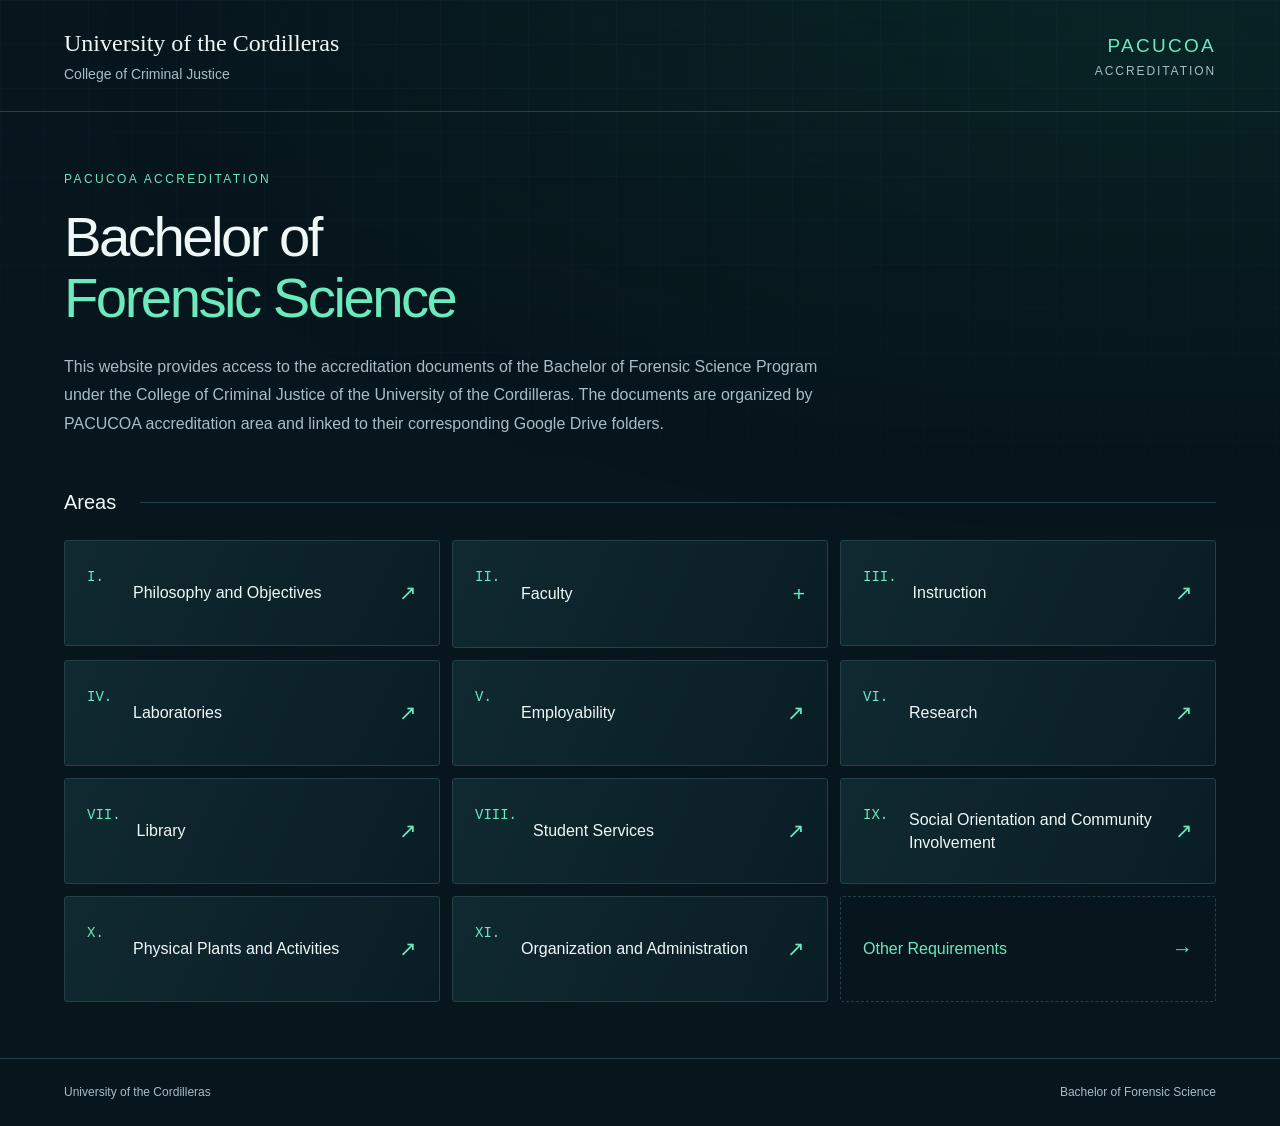
==== index.html @ 93406927 "Add files via upload" ====
<!doctype html><html lang="en"><head><meta charset="utf-8"><meta name="viewport" content="width=device-width, initial-scale=1"><title>Bachelor of Forensic Science | PACUCOA</title><meta name="description" content="PACUCOA accreditation documents for the Bachelor of Forensic Science Program, College of Criminal Justice, University of the Cordilleras."><link rel="icon" type="image/svg+xml" href="data:image/svg+xml,%3Csvg xmlns='http://www.w3.org/2000/svg' viewBox='0 0 32 32'%3E%3Crect width='32' height='32' rx='8' fill='%230a2327'/%3E%3Cpath d='M10 24V8h13M10 15h10' stroke='%235de5b4' stroke-width='3' fill='none'/%3E%3C/svg%3E"><link rel="stylesheet" href="styles.css"></head><body><header class="masthead"><a href="index.html" class="institution">University of the Cordilleras<span>College of Criminal Justice</span></a><div class="accreditation">PACUCOA<span>ACCREDITATION</span></div></header><main><section class="intro"><div class="intro-copy"><p class="eyebrow">PACUCOA ACCREDITATION</p><h1>Bachelor of<br><span>Forensic Science</span></h1><p class="description">This website provides access to the accreditation documents of the Bachelor of Forensic Science Program under the College of Criminal Justice of the University of the Cordilleras. The documents are organized by PACUCOA accreditation area and linked to their corresponding Google Drive folders.</p></div><div class="gallery" hidden aria-roledescription="carousel" aria-label="Forensic Science photographs"><div class="slides"></div><div class="gallery-controls"><button type="button" id="prev" aria-label="Previous photograph">←</button><span id="counter" aria-live="off"></span><button type="button" id="pause" aria-label="Pause slideshow">Ⅱ</button><button type="button" id="next" aria-label="Next photograph">→</button></div></div></section><section class="areas" aria-labelledby="areas-heading"><div class="section-heading"><h2 id="areas-heading">Areas</h2><span class="rule"></span></div><div class="area-grid"><a class="area" href="https://drive.google.com/drive/folders/1kKwGcC-5B6REB4LoaYxjLMPZZx3E_pHQ" target="_blank" rel="noopener noreferrer"><span class="number">I.</span><span>Philosophy and Objectives</span><span class="arrow" aria-hidden="true">↗</span></a><details class="faculty"><summary><span class="number">II.</span><span>Faculty</span><span class="chevron" aria-hidden="true">+</span></summary><div class="faculty-links"><a class="" href="https://drive.google.com/drive/folders/1-ChPZwt885qvB_VY8wixwsfvRQR7hq9i" target="_blank" rel="noopener noreferrer">Academic Qualification<span class="arrow" aria-hidden="true">↗</span></a><a class="" href="https://drive.google.com/drive/folders/142GKWBX4dXC4EEKZv7KN4w794cWxQSB2" target="_blank" rel="noopener noreferrer">Community Involvement<span class="arrow" aria-hidden="true">↗</span></a><a class="" href="https://drive.google.com/drive/folders/1fKE0SPPiIuWjfOX_pwrC0cEIEkfUOeup" target="_blank" rel="noopener noreferrer">Desired Outcomes and Suggested Evidence<span class="arrow" aria-hidden="true">↗</span></a><a class="" href="https://drive.google.com/drive/folders/1Ay5u_84ukCKyAc4fXmE4P5adCcdtU0Nr" target="_blank" rel="noopener noreferrer">Faculty Development<span class="arrow" aria-hidden="true">↗</span></a><a class="" href="https://drive.google.com/drive/folders/1HWo1hkFIbdyMplKR_yvTh4dPS_vNahPO" target="_blank" rel="noopener noreferrer">Professional Performance<span class="arrow" aria-hidden="true">↗</span></a><a class="" href="https://drive.google.com/drive/folders/1rVAJhBq_7uGkY7lmEnPj6itxrOZyBvgb" target="_blank" rel="noopener noreferrer">Rank, Tenure, Remuneration, and Fringe Benefits<span class="arrow" aria-hidden="true">↗</span></a><a class="" href="https://drive.google.com/drive/folders/1VWUMxnRwf2x5TxlAGYPoNlBjO5CsrQZ_" target="_blank" rel="noopener noreferrer">Teaching Assignment<span class="arrow" aria-hidden="true">↗</span></a></div></details><a class="area" href="https://drive.google.com/drive/folders/1QXVIItSgYWip2CFm4aCSuvy_9nXcozSk" target="_blank" rel="noopener noreferrer"><span class="number">III.</span><span>Instruction</span><span class="arrow" aria-hidden="true">↗</span></a><a class="area" href="https://drive.google.com/drive/folders/1NdVzhNR0BWTgoQgTdDupgI4bKI90FB-G" target="_blank" rel="noopener noreferrer"><span class="number">IV.</span><span>Laboratories</span><span class="arrow" aria-hidden="true">↗</span></a><a class="area" href="https://drive.google.com/drive/folders/1Xl7xSFQWt2CUpMivOa_8-OOM4C769ueN" target="_blank" rel="noopener noreferrer"><span class="number">V.</span><span>Employability</span><span class="arrow" aria-hidden="true">↗</span></a><a class="area" href="https://drive.google.com/drive/folders/1LlXc7vHFv22FuLsHIOUkj178nd2TCDqL" target="_blank" rel="noopener noreferrer"><span class="number">VI.</span><span>Research</span><span class="arrow" aria-hidden="true">↗</span></a><a class="area" href="https://drive.google.com/drive/folders/11i-4QNZPXgaYv-f49md17dU8opSpyFtD" target="_blank" rel="noopener noreferrer"><span class="number">VII.</span><span>Library</span><span class="arrow" aria-hidden="true">↗</span></a><a class="area" href="https://drive.google.com/drive/folders/1ejZ1vILky-HjHn4Wd0EMZ13J3h1T41Bx" target="_blank" rel="noopener noreferrer"><span class="number">VIII.</span><span>Student Services</span><span class="arrow" aria-hidden="true">↗</span></a><a class="area" href="https://drive.google.com/drive/folders/1eTS3R-bgia_B653Fj993m6rtpLHycY2J" target="_blank" rel="noopener noreferrer"><span class="number">IX.</span><span>Social Orientation and Community Involvement</span><span class="arrow" aria-hidden="true">↗</span></a><a class="area" href="https://drive.google.com/drive/folders/1tkxky1F37wzQUY0rflVGexFcL3TP04ZH" target="_blank" rel="noopener noreferrer"><span class="number">X.</span><span>Physical Plants and Activities</span><span class="arrow" aria-hidden="true">↗</span></a><a class="area" href="https://drive.google.com/drive/folders/1xD9hyUtJIA7eDljj1-EQPjvwqZBM1cv-" target="_blank" rel="noopener noreferrer"><span class="number">XI.</span><span>Organization and Administration</span><span class="arrow" aria-hidden="true">↗</span></a><a class="area other" href="other.htm"><span>Other Requirements</span><span class="arrow" aria-hidden="true">→</span></a></div></section></main><footer>University of the Cordilleras<span>Bachelor of Forensic Science</span></footer><script src="script.js" defer></script></body></html>
---- styles.css ----
:root{color-scheme:dark;--bg:#07151c;--panel:#0c2028;--line:#25404a;--text:#eff8f7;--muted:#a8bdc5;--accent:#6ce9bd}*{box-sizing:border-box}body{margin:0;background:var(--bg);color:var(--text);font-family:Arial,Helvetica,sans-serif;line-height:1.55}body:before{content:"";position:absolute;inset:0 0 auto;height:610px;z-index:-1;background:radial-gradient(ellipse at 90% 10%,#10634935,transparent 65%),linear-gradient(#30546116 1px,transparent 1px),linear-gradient(90deg,#30546116 1px,transparent 1px);background-size:auto,44px 44px,44px 44px;mask-image:linear-gradient(black,transparent)}a{color:inherit;text-decoration:none}button{font:inherit}a:focus-visible,button:focus-visible,summary:focus-visible{outline:3px solid var(--accent);outline-offset:5px}header,main,footer{max-width:1360px;margin:auto;padding-left:64px;padding-right:64px}.masthead{display:flex;justify-content:space-between;align-items:center;gap:28px;padding-top:28px;padding-bottom:28px;border-bottom:1px solid var(--line)}.institution{font-family:Georgia,serif;font-size:24px;line-height:1.3}.institution span{display:block;font-family:Arial,sans-serif;font-size:14px;color:var(--muted);margin-top:6px}.accreditation{font-size:19px;letter-spacing:.12em;text-align:right;color:var(--accent)}.accreditation span{display:block;font-size:12px;color:var(--muted);letter-spacing:.16em;margin-top:2px}.intro{display:flex;align-items:center;gap:52px;padding:58px 0 48px}.intro-copy{flex:1;min-width:0}.eyebrow{font-size:12px;letter-spacing:.2em;color:var(--accent);margin:0 0 18px}h1{font-size:clamp(36px,4.4vw,62px);font-weight:500;line-height:1.08;letter-spacing:-.045em;margin:0 0 24px}h1 span{color:var(--accent)}.description{color:var(--muted);font-size:16px;line-height:1.8;max-width:780px;margin:0}.gallery{flex:1;min-width:0;position:relative;border:1px solid var(--line);padding:8px;background:var(--panel)}[hidden]{display:none!important}.slides{aspect-ratio:4/3;position:relative;overflow:hidden}.slides img{display:block;width:100%;height:100%;object-fit:contain;background:#051015}.gallery-controls{display:flex;align-items:center;justify-content:flex-end;gap:12px;padding:12px 4px 4px}.gallery-controls button{background:transparent;border:1px solid var(--line);color:var(--text);width:40px;height:40px;cursor:pointer}.gallery-controls button:hover{color:var(--accent);border-color:var(--accent)}#counter{font:14px monospace;margin-right:auto;padding-left:8px;color:var(--muted)}.section-heading{display:flex;align-items:center;gap:24px;margin:0 0 22px}h2{font-size:20px;font-weight:500;margin:0}.rule{height:1px;background:var(--line);flex:1}.area-grid{display:grid;grid-template-columns:repeat(3,minmax(0,1fr));gap:12px;align-items:start}.area,summary{display:flex;align-items:center;gap:16px;min-height:106px;padding:23px 22px;font-size:16px;line-height:1.45}.area,.faculty{background:linear-gradient(115deg,#102930,#0a1d25);border:1px solid var(--line);border-radius:3px;transition:border-color .18s,background .18s}.area:hover,.faculty:hover{border-color:#5ab698;background:#13332f}.number{font-family:monospace;font-size:14px;color:var(--accent);min-width:30px;align-self:flex-start;padding-top:3px}.arrow,.chevron{font-size:21px;color:var(--accent);margin-left:auto;flex-shrink:0}summary{cursor:pointer;list-style:none}summary::-webkit-details-marker{display:none}.faculty[open]{grid-row:span 4;border-color:#5ab698}.faculty[open] .chevron{transform:rotate(45deg)}.faculty-links{padding:0 20px 14px}.faculty-links a{display:flex;gap:12px;align-items:center;padding:15px 0;border-top:1px solid var(--line);font-size:14px;color:#c9dedf}.faculty-links a:hover{color:var(--accent)}.other{border-style:dashed;background:transparent;color:var(--accent)}.areas{padding-bottom:56px}footer{border-top:1px solid var(--line);display:flex;justify-content:space-between;gap:16px;padding-top:24px;padding-bottom:24px;color:var(--muted);font-size:12px}.other-page{min-height:70vh;padding-top:60px;padding-bottom:60px}.back{display:inline-flex;align-items:center;justify-content:center;width:44px;height:44px;border:1px solid var(--line);margin-bottom:36px;color:var(--accent)}@media(min-width:1100px){.intro:has(.gallery:not([hidden])) h1{font-size:52px}}@media(max-width:1000px){header,main,footer{padding-left:32px;padding-right:32px}.area-grid{grid-template-columns:repeat(2,minmax(0,1fr))}.intro{gap:28px}.intro:has(.gallery:not([hidden])){align-items:flex-start;flex-direction:column}.gallery{width:100%}.slides{aspect-ratio:16/9}}@media(max-width:600px){header,main,footer{padding-left:20px;padding-right:20px}.masthead{align-items:flex-start;gap:16px}.institution{font-size:19px}.institution span{font-size:12px;max-width:180px}.accreditation{font-size:14px}.accreditation span{font-size:10px}.intro{padding:38px 0}.area-grid{grid-template-columns:1fr}.area,summary{min-height:84px;padding:20px}.faculty[open]{grid-row:auto}h1{font-size:40px}footer{flex-direction:column;gap:4px}}@media(prefers-reduced-motion:reduce){*{transition:none!important;scroll-behavior:auto!important}}
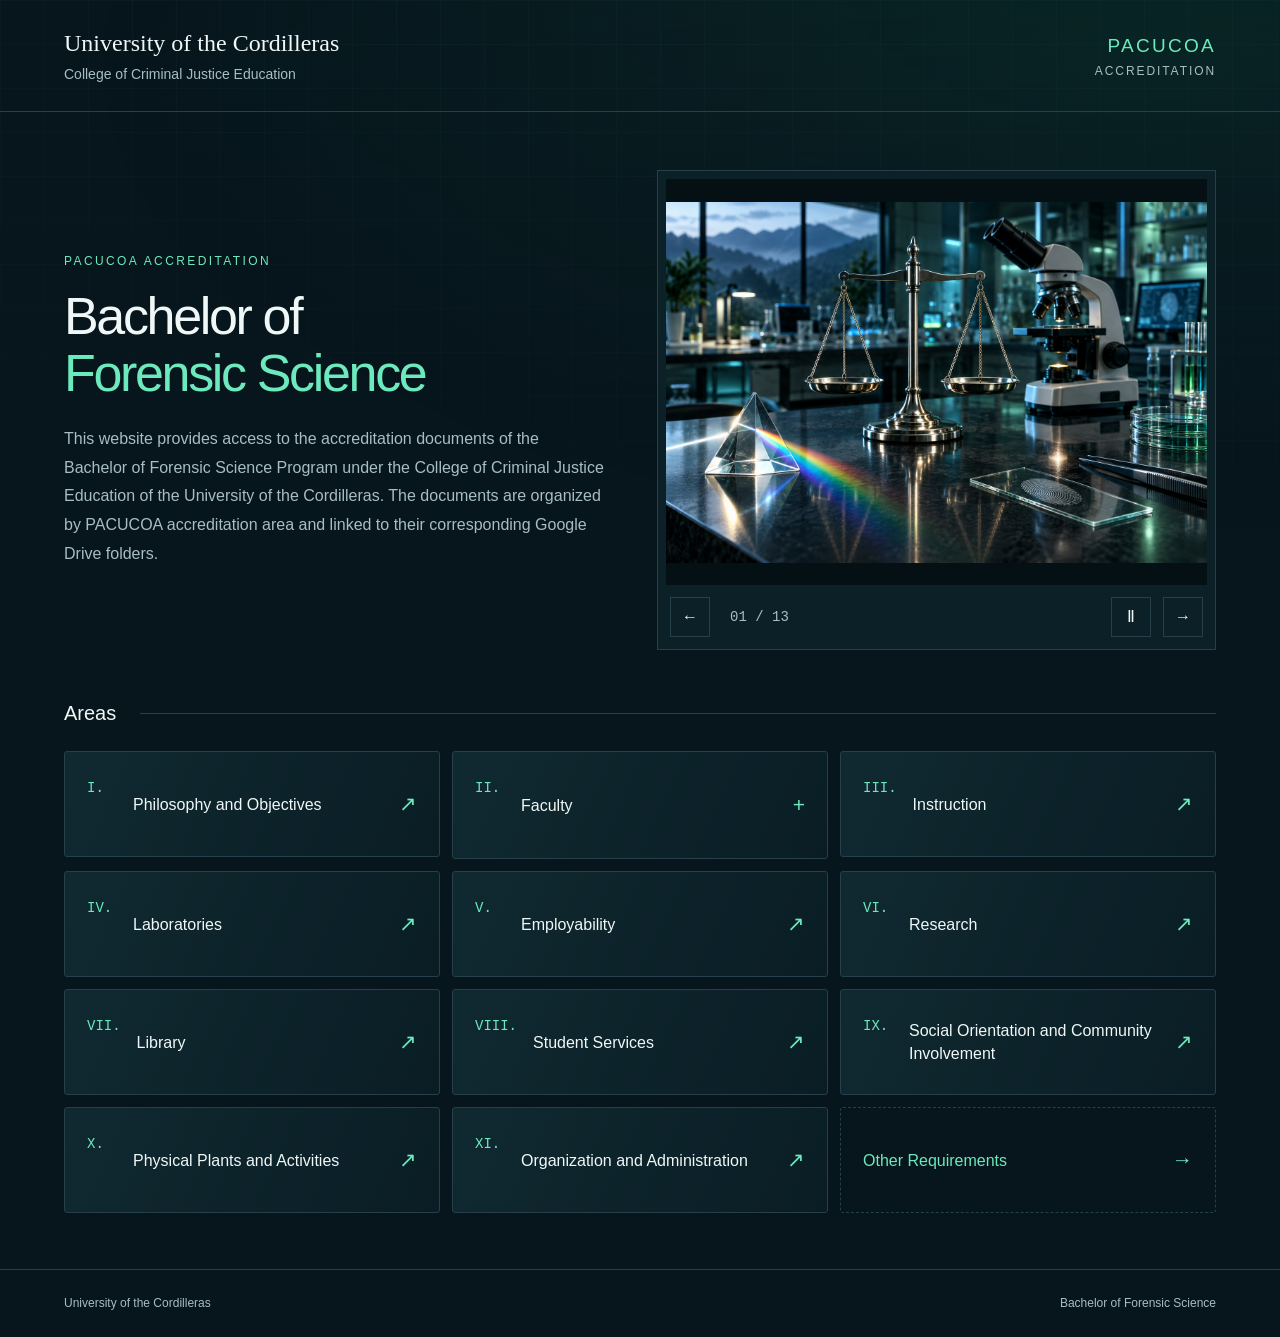
==== commit c12da018: "Update index.html" ====
--- a/index.html
+++ b/index.html
@@ -1 +1,312 @@
-<!doctype html><html lang="en"><head><meta charset="utf-8"><meta name="viewport" content="width=device-width, initial-scale=1"><title>Bachelor of Forensic Science | PACUCOA</title><meta name="description" content="PACUCOA accreditation documents for the Bachelor of Forensic Science Program, College of Criminal Justice, University of the Cordilleras."><link rel="icon" type="image/svg+xml" href="data:image/svg+xml,%3Csvg xmlns='http://www.w3.org/2000/svg' viewBox='0 0 32 32'%3E%3Crect width='32' height='32' rx='8' fill='%230a2327'/%3E%3Cpath d='M10 24V8h13M10 15h10' stroke='%235de5b4' stroke-width='3' fill='none'/%3E%3C/svg%3E"><link rel="stylesheet" href="styles.css"></head><body><header class="masthead"><a href="index.html" class="institution">University of the Cordilleras<span>College of Criminal Justice</span></a><div class="accreditation">PACUCOA<span>ACCREDITATION</span></div></header><main><section class="intro"><div class="intro-copy"><p class="eyebrow">PACUCOA ACCREDITATION</p><h1>Bachelor of<br><span>Forensic Science</span></h1><p class="description">This website provides access to the accreditation documents of the Bachelor of Forensic Science Program under the College of Criminal Justice of the University of the Cordilleras. The documents are organized by PACUCOA accreditation area and linked to their corresponding Google Drive folders.</p></div><div class="gallery" hidden aria-roledescription="carousel" aria-label="Forensic Science photographs"><div class="slides"></div><div class="gallery-controls"><button type="button" id="prev" aria-label="Previous photograph">←</button><span id="counter" aria-live="off"></span><button type="button" id="pause" aria-label="Pause slideshow">Ⅱ</button><button type="button" id="next" aria-label="Next photograph">→</button></div></div></section><section class="areas" aria-labelledby="areas-heading"><div class="section-heading"><h2 id="areas-heading">Areas</h2><span class="rule"></span></div><div class="area-grid"><a class="area" href="https://drive.google.com/drive/folders/1kKwGcC-5B6REB4LoaYxjLMPZZx3E_pHQ" target="_blank" rel="noopener noreferrer"><span class="number">I.</span><span>Philosophy and Objectives</span><span class="arrow" aria-hidden="true">↗</span></a><details class="faculty"><summary><span class="number">II.</span><span>Faculty</span><span class="chevron" aria-hidden="true">+</span></summary><div class="faculty-links"><a class="" href="https://drive.google.com/drive/folders/1-ChPZwt885qvB_VY8wixwsfvRQR7hq9i" target="_blank" rel="noopener noreferrer">Academic Qualification<span class="arrow" aria-hidden="true">↗</span></a><a class="" href="https://drive.google.com/drive/folders/142GKWBX4dXC4EEKZv7KN4w794cWxQSB2" target="_blank" rel="noopener noreferrer">Community Involvement<span class="arrow" aria-hidden="true">↗</span></a><a class="" href="https://drive.google.com/drive/folders/1fKE0SPPiIuWjfOX_pwrC0cEIEkfUOeup" target="_blank" rel="noopener noreferrer">Desired Outcomes and Suggested Evidence<span class="arrow" aria-hidden="true">↗</span></a><a class="" href="https://drive.google.com/drive/folders/1Ay5u_84ukCKyAc4fXmE4P5adCcdtU0Nr" target="_blank" rel="noopener noreferrer">Faculty Development<span class="arrow" aria-hidden="true">↗</span></a><a class="" href="https://drive.google.com/drive/folders/1HWo1hkFIbdyMplKR_yvTh4dPS_vNahPO" target="_blank" rel="noopener noreferrer">Professional Performance<span class="arrow" aria-hidden="true">↗</span></a><a class="" href="https://drive.google.com/drive/folders/1rVAJhBq_7uGkY7lmEnPj6itxrOZyBvgb" target="_blank" rel="noopener noreferrer">Rank, Tenure, Remuneration, and Fringe Benefits<span class="arrow" aria-hidden="true">↗</span></a><a class="" href="https://drive.google.com/drive/folders/1VWUMxnRwf2x5TxlAGYPoNlBjO5CsrQZ_" target="_blank" rel="noopener noreferrer">Teaching Assignment<span class="arrow" aria-hidden="true">↗</span></a></div></details><a class="area" href="https://drive.google.com/drive/folders/1QXVIItSgYWip2CFm4aCSuvy_9nXcozSk" target="_blank" rel="noopener noreferrer"><span class="number">III.</span><span>Instruction</span><span class="arrow" aria-hidden="true">↗</span></a><a class="area" href="https://drive.google.com/drive/folders/1NdVzhNR0BWTgoQgTdDupgI4bKI90FB-G" target="_blank" rel="noopener noreferrer"><span class="number">IV.</span><span>Laboratories</span><span class="arrow" aria-hidden="true">↗</span></a><a class="area" href="https://drive.google.com/drive/folders/1Xl7xSFQWt2CUpMivOa_8-OOM4C769ueN" target="_blank" rel="noopener noreferrer"><span class="number">V.</span><span>Employability</span><span class="arrow" aria-hidden="true">↗</span></a><a class="area" href="https://drive.google.com/drive/folders/1LlXc7vHFv22FuLsHIOUkj178nd2TCDqL" target="_blank" rel="noopener noreferrer"><span class="number">VI.</span><span>Research</span><span class="arrow" aria-hidden="true">↗</span></a><a class="area" href="https://drive.google.com/drive/folders/11i-4QNZPXgaYv-f49md17dU8opSpyFtD" target="_blank" rel="noopener noreferrer"><span class="number">VII.</span><span>Library</span><span class="arrow" aria-hidden="true">↗</span></a><a class="area" href="https://drive.google.com/drive/folders/1ejZ1vILky-HjHn4Wd0EMZ13J3h1T41Bx" target="_blank" rel="noopener noreferrer"><span class="number">VIII.</span><span>Student Services</span><span class="arrow" aria-hidden="true">↗</span></a><a class="area" href="https://drive.google.com/drive/folders/1eTS3R-bgia_B653Fj993m6rtpLHycY2J" target="_blank" rel="noopener noreferrer"><span class="number">IX.</span><span>Social Orientation and Community Involvement</span><span class="arrow" aria-hidden="true">↗</span></a><a class="area" href="https://drive.google.com/drive/folders/1tkxky1F37wzQUY0rflVGexFcL3TP04ZH" target="_blank" rel="noopener noreferrer"><span class="number">X.</span><span>Physical Plants and Activities</span><span class="arrow" aria-hidden="true">↗</span></a><a class="area" href="https://drive.google.com/drive/folders/1xD9hyUtJIA7eDljj1-EQPjvwqZBM1cv-" target="_blank" rel="noopener noreferrer"><span class="number">XI.</span><span>Organization and Administration</span><span class="arrow" aria-hidden="true">↗</span></a><a class="area other" href="other.htm"><span>Other Requirements</span><span class="arrow" aria-hidden="true">→</span></a></div></section></main><footer>University of the Cordilleras<span>Bachelor of Forensic Science</span></footer><script src="script.js" defer></script></body></html>+<!DOCTYPE html>
+<html lang="en">
+<head>
+  <meta charset="UTF-8">
+  <meta name="viewport" content="width=device-width, initial-scale=1">
+
+  <title>Bachelor of Forensic Science | PACUCOA</title>
+
+  <meta
+    name="description"
+    content="PACUCOA accreditation documents for the Bachelor of Forensic Science Program, College of Criminal Justice Education, University of the Cordilleras."
+  >
+
+  <link
+    rel="icon"
+    type="image/svg+xml"
+    href="data:image/svg+xml,%3Csvg xmlns='http://www.w3.org/2000/svg' viewBox='0 0 32 32'%3E%3Crect width='32' height='32' rx='8' fill='%230a2327'/%3E%3Cpath d='M10 24V8h13M10 15h10' stroke='%235de5b4' stroke-width='3' fill='none'/%3E%3C/svg%3E"
+  >
+
+  <link rel="stylesheet" href="styles.css">
+  <script src="script.js" defer></script>
+</head>
+
+<body>
+  <header class="masthead">
+    <a href="index.html" class="institution">
+      University of the Cordilleras
+      <span>College of Criminal Justice Education</span>
+    </a>
+
+    <div class="accreditation">
+      PACUCOA
+      <span>ACCREDITATION</span>
+    </div>
+  </header>
+
+  <main>
+    <section class="intro">
+      <div class="intro-copy">
+        <p class="eyebrow">PACUCOA ACCREDITATION</p>
+
+        <h1>
+          Bachelor of<br>
+          <span>Forensic Science</span>
+        </h1>
+
+        <p class="description">
+          This website provides access to the accreditation documents of
+          the Bachelor of Forensic Science Program under the College of
+          Criminal Justice Education of the University of the Cordilleras.
+          The documents are organized by PACUCOA accreditation area and
+          linked to their corresponding Google Drive folders.
+        </p>
+      </div>
+
+      <div
+        class="gallery"
+        aria-roledescription="carousel"
+        aria-label="Forensic Science photographs"
+      >
+        <div class="slides">
+          <img
+            src="i_forensic001.jpg"
+            width="1200"
+            height="800"
+            alt="Conceptual forensic science illustration: Philosophy and Objectives"
+            fetchpriority="high"
+          >
+        </div>
+
+        <div class="gallery-controls">
+          <button
+            type="button"
+            id="prev"
+            aria-label="Previous photograph"
+          >←</button>
+
+          <span id="counter" aria-live="off"></span>
+
+          <button
+            type="button"
+            id="pause"
+            aria-label="Pause slideshow"
+          >Ⅱ</button>
+
+          <button
+            type="button"
+            id="next"
+            aria-label="Next photograph"
+          >→</button>
+        </div>
+      </div>
+    </section>
+
+    <section class="areas" aria-labelledby="areas-heading">
+      <div class="section-heading">
+        <h2 id="areas-heading">Areas</h2>
+        <span class="rule"></span>
+      </div>
+
+      <div class="area-grid">
+
+        <!-- I. Philosophy and Objectives -->
+        <a
+          class="area"
+          href="https://drive.google.com/drive/folders/1kKwGcC-5B6REB4LoaYxjLMPZZx3E_pHQ"
+          target="_blank"
+          rel="noopener noreferrer"
+        >
+          <span class="number">I.</span>
+          <span>Philosophy and Objectives</span>
+          <span class="arrow" aria-hidden="true">↗</span>
+        </a>
+
+        <!-- II. Faculty -->
+        <details class="faculty">
+          <summary>
+            <span class="number">II.</span>
+            <span>Faculty</span>
+            <span class="chevron" aria-hidden="true">+</span>
+          </summary>
+
+          <div class="faculty-links">
+            <a
+              href="https://drive.google.com/drive/folders/1-ChPZwt885qvB_VY8wixwsfvRQR7hq9i"
+              target="_blank"
+              rel="noopener noreferrer"
+            >
+              Academic Qualification
+              <span class="arrow" aria-hidden="true">↗</span>
+            </a>
+
+            <a
+              href="https://drive.google.com/drive/folders/142GKWBX4dXC4EEKZv7KN4w794cWxQSB2"
+              target="_blank"
+              rel="noopener noreferrer"
+            >
+              Community Involvement
+              <span class="arrow" aria-hidden="true">↗</span>
+            </a>
+
+            <a
+              href="https://drive.google.com/drive/folders/1fKE0SPPiIuWjfOX_pwrC0cEIEkfUOeup"
+              target="_blank"
+              rel="noopener noreferrer"
+            >
+              Desired Outcomes and Suggested Evidence
+              <span class="arrow" aria-hidden="true">↗</span>
+            </a>
+
+            <a
+              href="https://drive.google.com/drive/folders/1Ay5u_84ukCKyAc4fXmE4P5adCcdtU0Nr"
+              target="_blank"
+              rel="noopener noreferrer"
+            >
+              Faculty Development
+              <span class="arrow" aria-hidden="true">↗</span>
+            </a>
+
+            <a
+              href="https://drive.google.com/drive/folders/1HWo1hkFIbdyMplKR_yvTh4dPS_vNahPO"
+              target="_blank"
+              rel="noopener noreferrer"
+            >
+              Professional Performance
+              <span class="arrow" aria-hidden="true">↗</span>
+            </a>
+
+            <a
+              href="https://drive.google.com/drive/folders/1rVAJhBq_7uGkY7lmEnPj6itxrOZyBvgb"
+              target="_blank"
+              rel="noopener noreferrer"
+            >
+              Rank, Tenure, Remuneration, and Fringe Benefits
+              <span class="arrow" aria-hidden="true">↗</span>
+            </a>
+
+            <a
+              href="https://drive.google.com/drive/folders/1VWUMxnRwf2x5TxlAGYPoNlBjO5CsrQZ_"
+              target="_blank"
+              rel="noopener noreferrer"
+            >
+              Teaching Assignment
+              <span class="arrow" aria-hidden="true">↗</span>
+            </a>
+          </div>
+        </details>
+
+        <!-- III. Instruction -->
+        <a
+          class="area"
+          href="https://drive.google.com/drive/folders/1QXVIItSgYWip2CFm4aCSuvy_9nXcozSk"
+          target="_blank"
+          rel="noopener noreferrer"
+        >
+          <span class="number">III.</span>
+          <span>Instruction</span>
+          <span class="arrow" aria-hidden="true">↗</span>
+        </a>
+
+        <!-- IV. Laboratories -->
+        <a
+          class="area"
+          href="https://drive.google.com/drive/folders/1NdVzhNR0BWTgoQgTdDupgI4bKI90FB-G"
+          target="_blank"
+          rel="noopener noreferrer"
+        >
+          <span class="number">IV.</span>
+          <span>Laboratories</span>
+          <span class="arrow" aria-hidden="true">↗</span>
+        </a>
+
+        <!-- V. Employability -->
+        <a
+          class="area"
+          href="https://drive.google.com/drive/folders/1Xl7xSFQWt2CUpMivOa_8-OOM4C769ueN"
+          target="_blank"
+          rel="noopener noreferrer"
+        >
+          <span class="number">V.</span>
+          <span>Employability</span>
+          <span class="arrow" aria-hidden="true">↗</span>
+        </a>
+
+        <!-- VI. Research -->
+        <a
+          class="area"
+          href="https://drive.google.com/drive/folders/1LlXc7vHFv22FuLsHIOUkj178nd2TCDqL"
+          target="_blank"
+          rel="noopener noreferrer"
+        >
+          <span class="number">VI.</span>
+          <span>Research</span>
+          <span class="arrow" aria-hidden="true">↗</span>
+        </a>
+
+        <!-- VII. Library -->
+        <a
+          class="area"
+          href="https://drive.google.com/drive/folders/11i-4QNZPXgaYv-f49md17dU8opSpyFtD"
+          target="_blank"
+          rel="noopener noreferrer"
+        >
+          <span class="number">VII.</span>
+          <span>Library</span>
+          <span class="arrow" aria-hidden="true">↗</span>
+        </a>
+
+        <!-- VIII. Student Services -->
+        <a
+          class="area"
+          href="https://drive.google.com/drive/folders/1ejZ1vILky-HjHn4Wd0EMZ13J3h1T41Bx"
+          target="_blank"
+          rel="noopener noreferrer"
+        >
+          <span class="number">VIII.</span>
+          <span>Student Services</span>
+          <span class="arrow" aria-hidden="true">↗</span>
+        </a>
+
+        <!-- IX. Social Orientation and Community Involvement -->
+        <a
+          class="area"
+          href="https://drive.google.com/drive/folders/1eTS3R-bgia_B653Fj993m6rtpLHycY2J"
+          target="_blank"
+          rel="noopener noreferrer"
+        >
+          <span class="number">IX.</span>
+          <span>Social Orientation and Community Involvement</span>
+          <span class="arrow" aria-hidden="true">↗</span>
+        </a>
+
+        <!-- X. Physical Plants and Activities -->
+        <a
+          class="area"
+          href="https://drive.google.com/drive/folders/1tkxky1F37wzQUY0rflVGexFcL3TP04ZH"
+          target="_blank"
+          rel="noopener noreferrer"
+        >
+          <span class="number">X.</span>
+          <span>Physical Plants and Activities</span>
+          <span class="arrow" aria-hidden="true">↗</span>
+        </a>
+
+        <!-- XI. Organization and Administration -->
+        <a
+          class="area"
+          href="https://drive.google.com/drive/folders/1xD9hyUtJIA7eDljj1-EQPjvwqZBM1cv-"
+          target="_blank"
+          rel="noopener noreferrer"
+        >
+          <span class="number">XI.</span>
+          <span>Organization and Administration</span>
+          <span class="arrow" aria-hidden="true">↗</span>
+        </a>
+
+        <!-- Other Requirements -->
+        <a class="area other" href="other.htm">
+          <span>Other Requirements</span>
+          <span class="arrow" aria-hidden="true">→</span>
+        </a>
+
+      </div>
+    </section>
+  </main>
+
+  <footer>
+    University of the Cordilleras
+    <span>Bachelor of Forensic Science</span>
+  </footer>
+</body>
+</html>
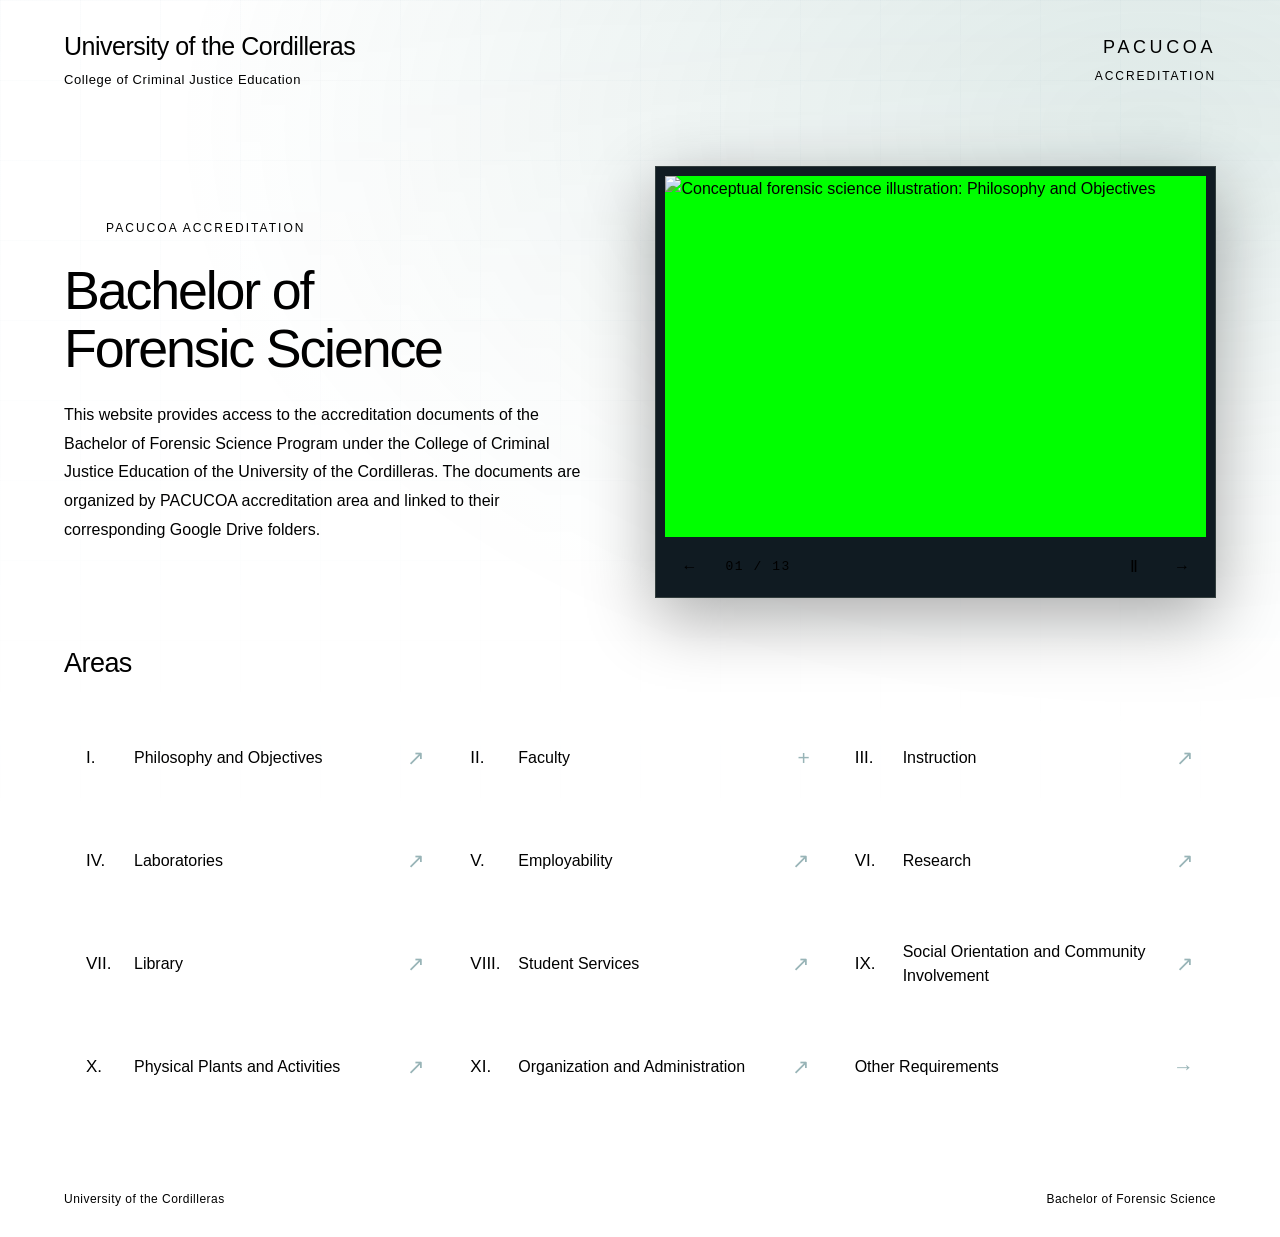
==== commit db70a078: "Update index.html" ====
--- a/index.html
+++ b/index.html
@@ -23,7 +23,7 @@
 
 <body>
   <header class="masthead">
-    <a href="index.html" class="institution">
+    <a href="https://www.uc-bcf.edu.ph/" class="institution">
       University of the Cordilleras
       <span>College of Criminal Justice Education</span>
     </a>
--- a/styles.css
+++ b/styles.css
@@ -1 +1,590 @@
-:root{color-scheme:dark;--bg:#07151c;--panel:#0c2028;--line:#25404a;--text:#eff8f7;--muted:#a8bdc5;--accent:#6ce9bd}*{box-sizing:border-box}body{margin:0;background:var(--bg);color:var(--text);font-family:Arial,Helvetica,sans-serif;line-height:1.55}body:before{content:"";position:absolute;inset:0 0 auto;height:610px;z-index:-1;background:radial-gradient(ellipse at 90% 10%,#10634935,transparent 65%),linear-gradient(#30546116 1px,transparent 1px),linear-gradient(90deg,#30546116 1px,transparent 1px);background-size:auto,44px 44px,44px 44px;mask-image:linear-gradient(black,transparent)}a{color:inherit;text-decoration:none}button{font:inherit}a:focus-visible,button:focus-visible,summary:focus-visible{outline:3px solid var(--accent);outline-offset:5px}header,main,footer{max-width:1360px;margin:auto;padding-left:64px;padding-right:64px}.masthead{display:flex;justify-content:space-between;align-items:center;gap:28px;padding-top:28px;padding-bottom:28px;border-bottom:1px solid var(--line)}.institution{font-family:Georgia,serif;font-size:24px;line-height:1.3}.institution span{display:block;font-family:Arial,sans-serif;font-size:14px;color:var(--muted);margin-top:6px}.accreditation{font-size:19px;letter-spacing:.12em;text-align:right;color:var(--accent)}.accreditation span{display:block;font-size:12px;color:var(--muted);letter-spacing:.16em;margin-top:2px}.intro{display:flex;align-items:center;gap:52px;padding:58px 0 48px}.intro-copy{flex:1;min-width:0}.eyebrow{font-size:12px;letter-spacing:.2em;color:var(--accent);margin:0 0 18px}h1{font-size:clamp(36px,4.4vw,62px);font-weight:500;line-height:1.08;letter-spacing:-.045em;margin:0 0 24px}h1 span{color:var(--accent)}.description{color:var(--muted);font-size:16px;line-height:1.8;max-width:780px;margin:0}.gallery{flex:1;min-width:0;position:relative;border:1px solid var(--line);padding:8px;background:var(--panel)}[hidden]{display:none!important}.slides{aspect-ratio:4/3;position:relative;overflow:hidden}.slides img{display:block;width:100%;height:100%;object-fit:contain;background:#051015}.gallery-controls{display:flex;align-items:center;justify-content:flex-end;gap:12px;padding:12px 4px 4px}.gallery-controls button{background:transparent;border:1px solid var(--line);color:var(--text);width:40px;height:40px;cursor:pointer}.gallery-controls button:hover{color:var(--accent);border-color:var(--accent)}#counter{font:14px monospace;margin-right:auto;padding-left:8px;color:var(--muted)}.section-heading{display:flex;align-items:center;gap:24px;margin:0 0 22px}h2{font-size:20px;font-weight:500;margin:0}.rule{height:1px;background:var(--line);flex:1}.area-grid{display:grid;grid-template-columns:repeat(3,minmax(0,1fr));gap:12px;align-items:start}.area,summary{display:flex;align-items:center;gap:16px;min-height:106px;padding:23px 22px;font-size:16px;line-height:1.45}.area,.faculty{background:linear-gradient(115deg,#102930,#0a1d25);border:1px solid var(--line);border-radius:3px;transition:border-color .18s,background .18s}.area:hover,.faculty:hover{border-color:#5ab698;background:#13332f}.number{font-family:monospace;font-size:14px;color:var(--accent);min-width:30px;align-self:flex-start;padding-top:3px}.arrow,.chevron{font-size:21px;color:var(--accent);margin-left:auto;flex-shrink:0}summary{cursor:pointer;list-style:none}summary::-webkit-details-marker{display:none}.faculty[open]{grid-row:span 4;border-color:#5ab698}.faculty[open] .chevron{transform:rotate(45deg)}.faculty-links{padding:0 20px 14px}.faculty-links a{display:flex;gap:12px;align-items:center;padding:15px 0;border-top:1px solid var(--line);font-size:14px;color:#c9dedf}.faculty-links a:hover{color:var(--accent)}.other{border-style:dashed;background:transparent;color:var(--accent)}.areas{padding-bottom:56px}footer{border-top:1px solid var(--line);display:flex;justify-content:space-between;gap:16px;padding-top:24px;padding-bottom:24px;color:var(--muted);font-size:12px}.other-page{min-height:70vh;padding-top:60px;padding-bottom:60px}.back{display:inline-flex;align-items:center;justify-content:center;width:44px;height:44px;border:1px solid var(--line);margin-bottom:36px;color:var(--accent)}@media(min-width:1100px){.intro:has(.gallery:not([hidden])) h1{font-size:52px}}@media(max-width:1000px){header,main,footer{padding-left:32px;padding-right:32px}.area-grid{grid-template-columns:repeat(2,minmax(0,1fr))}.intro{gap:28px}.intro:has(.gallery:not([hidden])){align-items:flex-start;flex-direction:column}.gallery{width:100%}.slides{aspect-ratio:16/9}}@media(max-width:600px){header,main,footer{padding-left:20px;padding-right:20px}.masthead{align-items:flex-start;gap:16px}.institution{font-size:19px}.institution span{font-size:12px;max-width:180px}.accreditation{font-size:14px}.accreditation span{font-size:10px}.intro{padding:38px 0}.area-grid{grid-template-columns:1fr}.area,summary{min-height:84px;padding:20px}.faculty[open]{grid-row:auto}h1{font-size:40px}footer{flex-direction:column;gap:4px}}@media(prefers-reduced-motion:reduce){*{transition:none!important;scroll-behavior:auto!important}}
+```css
+:root {
+  color-scheme: dark;
+  --bg: #080f17;
+  --panel: #00ff00;
+  --line: #293944;
+  --text: #f1f3ef;
+  --muted: #aebcc6;
+  --accent: #8bddc8;
+  --gold: #ccb98b;
+  --serif: Georgia, "Times New Roman", serif;
+}
+
+* {
+  box-sizing: border-box;
+}
+
+body {
+  margin: 0;
+  background: var(--bg);
+  color: var(--text);
+  font-family: Arial, Helvetica, sans-serif;
+  line-height: 1.6;
+}
+
+body::before {
+  content: "";
+  position: absolute;
+  inset: 0 0 auto;
+  height: 850px;
+  z-index: -1;
+  pointer-events: none;
+  background:
+    radial-gradient(
+      ellipse at 90% 15%,
+      #14655828,
+      transparent 60%
+    ),
+    linear-gradient(#789ab608 1px, transparent 1px),
+    linear-gradient(90deg, #789ab608 1px, transparent 1px);
+  background-size: auto, 80px 80px, 80px 80px;
+  mask-image: linear-gradient(black, transparent);
+}
+
+a {
+  color: inherit;
+  text-decoration: none;
+}
+
+button {
+  font: inherit;
+}
+
+a:focus-visible,
+button:focus-visible,
+summary:focus-visible {
+  outline: 2px solid var(--accent);
+  outline-offset: 5px;
+}
+
+header,
+main,
+footer {
+  max-width: 1440px;
+  margin: auto;
+  padding-left: clamp(22px, 5vw, 80px);
+  padding-right: clamp(22px, 5vw, 80px);
+}
+
+/* Header */
+
+.masthead {
+  display: flex;
+  justify-content: space-between;
+  align-items: center;
+  gap: 32px;
+  padding-top: 30px;
+  padding-bottom: 28px;
+  border-bottom: 1px solid var(--line);
+  position: relative;
+}
+
+.masthead::after {
+  content: "";
+  position: absolute;
+  bottom: -1px;
+  left: clamp(22px, 5vw, 80px);
+  height: 1px;
+  width: 90px;
+  background: var(--gold);
+}
+
+.institution {
+  font-family: var(--serif);
+  font-size: 25px;
+  line-height: 1.3;
+  letter-spacing: -0.02em;
+}
+
+.institution span {
+  display: block;
+  font-family: Arial, sans-serif;
+  font-size: 13px;
+  letter-spacing: 0.045em;
+  color: var(--muted);
+  margin-top: 9px;
+}
+
+.accreditation {
+  font-size: 18px;
+  letter-spacing: 0.2em;
+  text-align: right;
+  color: var(--gold);
+}
+
+.accreditation span {
+  display: block;
+  font-size: 12px;
+  color: var(--muted);
+  letter-spacing: 0.16em;
+  margin-top: 5px;
+}
+
+/* Introduction */
+
+.intro {
+  display: grid;
+  grid-template-columns:
+    minmax(0, 1fr)
+    minmax(0, 1.05fr);
+  align-items: center;
+  gap: clamp(30px, 4.5vw, 70px);
+  padding: 50px 0 44px;
+}
+
+.intro-copy {
+  min-width: 0;
+}
+
+.eyebrow {
+  display: flex;
+  align-items: center;
+  gap: 14px;
+  font-size: 12px;
+  letter-spacing: 0.17em;
+  color: var(--gold);
+  margin: 0 0 22px;
+}
+
+.eyebrow::before {
+  content: "";
+  width: 28px;
+  height: 1px;
+  background: var(--gold);
+  flex-shrink: 0;
+}
+
+h1 {
+  font-family: var(--serif);
+  font-size: clamp(36px, 4.2vw, 62px);
+  font-weight: 400;
+  line-height: 1.09;
+  letter-spacing: -0.04em;
+  margin: 0 0 23px;
+}
+
+h1 span {
+  color: var(--accent);
+}
+
+.description {
+  color: var(--muted);
+  font-size: 16px;
+  line-height: 1.8;
+  max-width: 640px;
+  margin: 0;
+}
+
+/* Slideshow */
+
+.gallery {
+  min-width: 0;
+  position: relative;
+  padding: 9px;
+  border: 1px solid #56635a80;
+  background: #101b22;
+  box-shadow: 0 20px 65px #0005;
+}
+
+.gallery::before,
+.gallery::after {
+  content: "";
+  position: absolute;
+  width: 28px;
+  height: 28px;
+  pointer-events: none;
+  z-index: 2;
+}
+
+.gallery::before {
+  left: -1px;
+  top: -1px;
+  border-left: 1px solid var(--gold);
+  border-top: 1px solid var(--gold);
+}
+
+.gallery::after {
+  right: -1px;
+  bottom: -1px;
+  border-right: 1px solid var(--gold);
+  border-bottom: 1px solid var(--gold);
+}
+
+[hidden] {
+  display: none !important;
+}
+
+.slides {
+  aspect-ratio: 3 / 2;
+  position: relative;
+  overflow: hidden;
+  background: #00ff00;
+}
+
+.slides img {
+  display: block;
+  width: 100%;
+  height: 100%;
+  object-fit: contain;
+  animation: reveal 0.55s ease both;
+}
+
+.gallery-controls {
+  display: flex;
+  align-items: center;
+  gap: 8px;
+  padding: 10px 4px 1px;
+}
+
+.gallery-controls button {
+  display: grid;
+  place-items: center;
+  background: transparent;
+  border: 1px solid transparent;
+  color: var(--text);
+  width: 40px;
+  height: 40px;
+  cursor: pointer;
+  transition:
+    background 0.2s,
+    border-color 0.2s;
+}
+
+.gallery-controls button:hover {
+  color: var(--accent);
+  border-color: var(--line);
+  background: #21343c;
+}
+
+#counter {
+  font: 13px "Courier New", monospace;
+  letter-spacing: 0.12em;
+  color: var(--gold);
+  margin-right: auto;
+  padding-left: 8px;
+}
+
+/* Accreditation areas */
+
+.section-heading {
+  display: flex;
+  align-items: center;
+  gap: 24px;
+  margin: 0 0 22px;
+}
+
+h2 {
+  font-family: var(--serif);
+  font-size: 27px;
+  font-weight: 400;
+  margin: 0;
+  letter-spacing: -0.02em;
+}
+
+.rule {
+  height: 1px;
+  background: linear-gradient(
+    90deg,
+    #68735b80,
+    var(--line)
+  );
+  flex: 1;
+}
+
+.area-grid {
+  display: grid;
+  grid-template-columns: repeat(3, minmax(0, 1fr));
+  gap: 1px;
+  background: var(--line);
+  border: 1px solid var(--line);
+  align-items: stretch;
+}
+
+.area,
+.faculty {
+  background: var(--bg);
+  position: relative;
+  min-width: 0;
+  transition: background 0.22s;
+}
+
+.area,
+summary {
+  display: flex;
+  align-items: center;
+  gap: 14px;
+  min-height: 102px;
+  padding: 24px 22px;
+  font-size: 16px;
+  line-height: 1.5;
+}
+
+.area:hover,
+.faculty:has(summary:hover),
+.faculty[open] {
+  background: #00ff00;
+}
+
+.area::before {
+  content: "";
+  position: absolute;
+  left: 0;
+  top: 24px;
+  bottom: 24px;
+  width: 2px;
+  background: var(--accent);
+  transform: scaleY(0);
+  transition: transform 0.22s;
+}
+
+.area:hover::before {
+  transform: scaleY(1);
+}
+
+.number {
+  font-family: var(--serif);
+  font-size: 17px;
+  color: var(--gold);
+  min-width: 34px;
+  flex-shrink: 0;
+}
+
+.arrow,
+.chevron {
+  font-size: 21px;
+  color: #98b4b7;
+  margin-left: auto;
+  flex-shrink: 0;
+  transition:
+    color 0.2s,
+    transform 0.2s;
+}
+
+.area:hover .arrow {
+  transform: translate(2px, -2px);
+  color: var(--accent);
+}
+
+/* Faculty dropdown */
+
+summary {
+  cursor: pointer;
+  list-style: none;
+}
+
+summary::-webkit-details-marker {
+  display: none;
+}
+
+.faculty[open] .chevron {
+  transform: rotate(45deg);
+  color: var(--accent);
+}
+
+.faculty-links {
+  padding: 0 22px 13px;
+}
+
+.faculty-links a {
+  display: flex;
+  gap: 14px;
+  align-items: center;
+  padding: 15px 0;
+  border-top: 1px solid var(--line);
+  font-size: 14px;
+  color: #c9d8df;
+}
+
+.faculty-links a:hover {
+  color: var(--accent);
+}
+
+.other {
+  color: var(--gold);
+}
+
+.areas {
+  padding-bottom: 48px;
+}
+
+/* Footer */
+
+footer {
+  border-top: 1px solid var(--line);
+  display: flex;
+  justify-content: space-between;
+  gap: 16px;
+  padding-top: 24px;
+  padding-bottom: 28px;
+  color: var(--muted);
+  font-size: 12px;
+  letter-spacing: 0.04em;
+}
+
+/* Other Requirements page */
+
+.other-page {
+  min-height: 70vh;
+  padding-top: 64px;
+  padding-bottom: 64px;
+}
+
+.back {
+  display: inline-flex;
+  align-items: center;
+  justify-content: center;
+  width: 44px;
+  height: 44px;
+  border: 1px solid var(--line);
+  margin-bottom: 32px;
+  color: var(--accent);
+}
+
+/* Animation */
+
+@keyframes reveal {
+  from {
+    opacity: 0.3;
+  }
+
+  to {
+    opacity: 1;
+  }
+}
+
+/* Responsive layouts */
+
+@media (min-width: 1001px) {
+  .faculty[open] {
+    grid-row: span 4;
+  }
+}
+
+@media (max-width: 1100px) {
+  .intro {
+    gap: 30px;
+  }
+
+  .area,
+  summary {
+    padding: 22px 16px;
+    font-size: 15px;
+  }
+}
+
+@media (max-width: 900px) {
+  .intro {
+    grid-template-columns: 1fr;
+    gap: 30px;
+    padding-top: 36px;
+  }
+
+  .intro-copy {
+    max-width: 720px;
+  }
+
+  .gallery {
+    width: 100%;
+    max-width: 720px;
+  }
+
+  .area-grid {
+    grid-template-columns: repeat(2, minmax(0, 1fr));
+  }
+
+  .faculty[open] {
+    grid-row: span 4;
+  }
+
+  h1 {
+    font-size: 52px;
+  }
+}
+
+@media (max-width: 560px) {
+  .masthead {
+    align-items: flex-start;
+    gap: 18px;
+    padding-top: 23px;
+    padding-bottom: 22px;
+  }
+
+  .institution {
+    font-size: 21px;
+  }
+
+  .institution span {
+    font-size: 12px;
+    letter-spacing: 0;
+    max-width: 230px;
+  }
+
+  .accreditation {
+    font-size: 13px;
+    letter-spacing: 0.1em;
+  }
+
+  .accreditation span {
+    font-size: 12px;
+    letter-spacing: 0;
+  }
+
+  .intro {
+    padding-top: 32px;
+    padding-bottom: 32px;
+  }
+
+  h1 {
+    font-size: 42px;
+  }
+
+  .description {
+    font-size: 16px;
+  }
+
+  .eyebrow {
+    font-size: 12px;
+    letter-spacing: 0.1em;
+  }
+
+  .area-grid {
+    grid-template-columns: 1fr;
+  }
+
+  .area,
+  summary {
+    min-height: 83px;
+    padding: 21px 18px;
+    font-size: 16px;
+  }
+
+  .faculty[open] {
+    grid-row: auto;
+  }
+
+  footer {
+    flex-direction: column;
+    gap: 5px;
+  }
+
+  .gallery {
+    padding: 6px;
+  }
+
+  .gallery-controls {
+    padding-top: 6px;
+  }
+}
+
+/* Respect reduced-motion preferences */
+
+@media (prefers-reduced-motion: reduce) {
+  *,
+  *::before,
+  *::after {
+    animation: none !important;
+    transition: none !important;
+  }
+}
+```
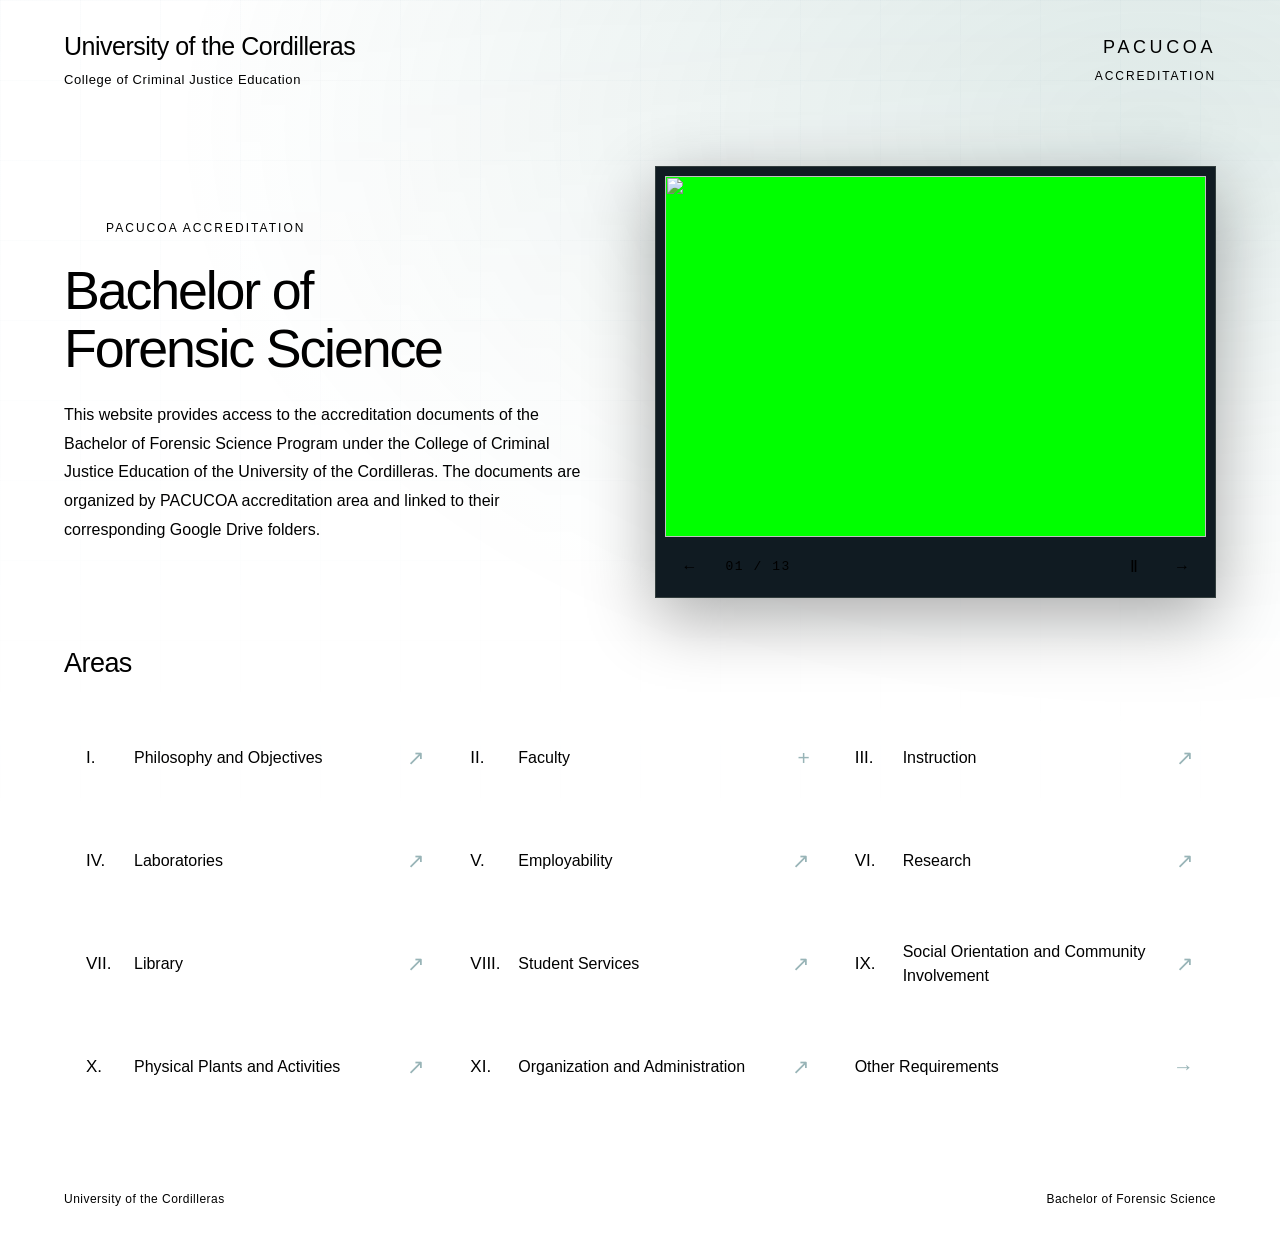
==== commit 5bf23f46: "Update index.html" ====
--- a/index.html
+++ b/index.html
@@ -63,7 +63,6 @@
             src="i_forensic001.jpg"
             width="1200"
             height="800"
-            alt="Conceptual forensic science illustration: Philosophy and Objectives"
             fetchpriority="high"
           >
         </div>
--- a/styles.css
+++ b/styles.css
@@ -254,7 +254,7 @@
 .gallery-controls button:hover {
   color: var(--accent);
   border-color: var(--line);
-  background: #21343c;
+  background: #00ff00;
 }
 
 #counter {
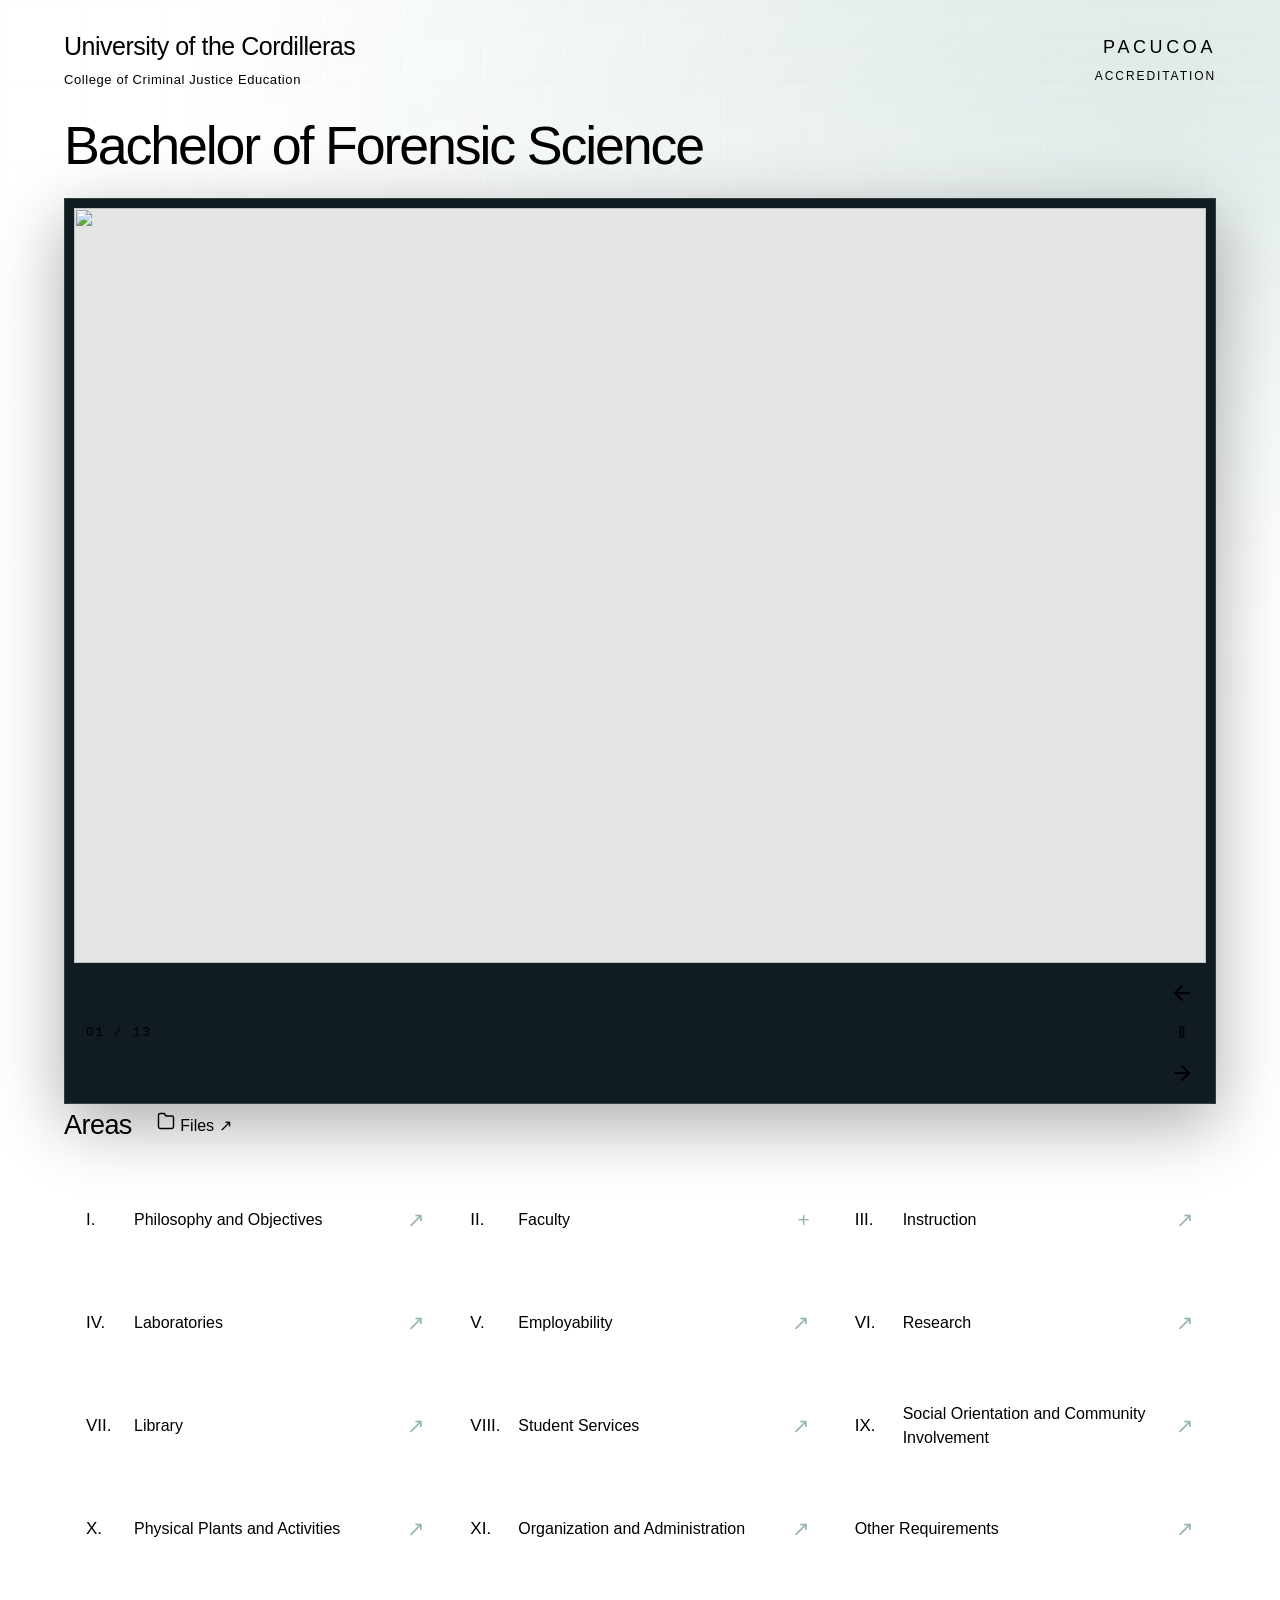
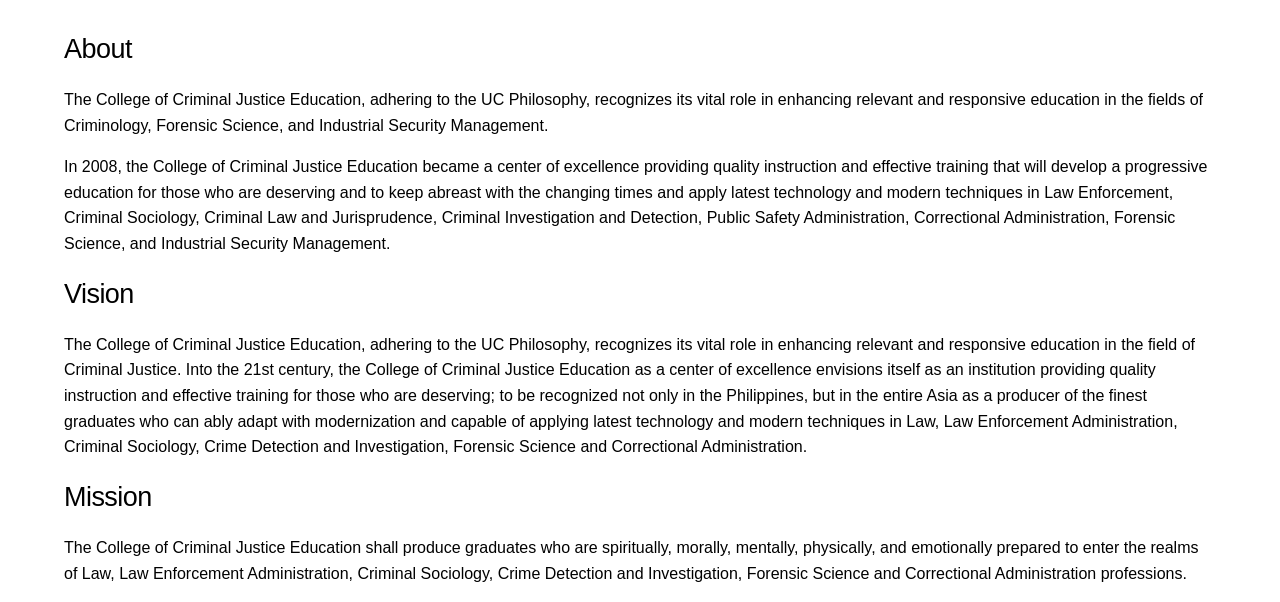
==== commit e5fd0926: "Update index.html" ====
--- a/index.html
+++ b/index.html
@@ -4,29 +4,33 @@
   <meta charset="UTF-8">
   <meta name="viewport" content="width=device-width, initial-scale=1">
 
-  <title>Bachelor of Forensic Science | PACUCOA</title>
+  <title>Bachelor of Forensic Science | University of the Cordilleras</title>
 
   <meta
     name="description"
-    content="PACUCOA accreditation documents for the Bachelor of Forensic Science Program, College of Criminal Justice Education, University of the Cordilleras."
+    content="Bachelor of Forensic Science, College of Criminal Justice Education, University of the Cordilleras."
   >
 
-  <link
-    rel="icon"
-    type="image/svg+xml"
-    href="data:image/svg+xml,%3Csvg xmlns='http://www.w3.org/2000/svg' viewBox='0 0 32 32'%3E%3Crect width='32' height='32' rx='8' fill='%230a2327'/%3E%3Cpath d='M10 24V8h13M10 15h10' stroke='%235de5b4' stroke-width='3' fill='none'/%3E%3C/svg%3E"
-  >
-
+  <meta name="theme-color" content="#080f17">
+
+  <link rel="preload" as="image" href="i_forensic001.jpg">
   <link rel="stylesheet" href="styles.css">
   <script src="script.js" defer></script>
 </head>
 
 <body>
   <header class="masthead">
-    <a href="https://www.uc-bcf.edu.ph/" class="institution">
-      University of the Cordilleras
+    <div class="institution">
+      <a
+        href="https://www.uc-bcf.edu.ph/"
+        target="_blank"
+        rel="noopener noreferrer"
+      >
+        University of the Cordilleras
+      </a>
+
       <span>College of Criminal Justice Education</span>
-    </a>
+    </div>
 
     <div class="accreditation">
       PACUCOA
@@ -34,72 +38,145 @@
     </div>
   </header>
 
-  <main>
-    <section class="intro">
-      <div class="intro-copy">
-        <p class="eyebrow">PACUCOA ACCREDITATION</p>
-
-        <h1>
-          Bachelor of<br>
-          <span>Forensic Science</span>
+  <main id="main-content">
+
+    <!-- Program and slideshow -->
+    <section class="program" aria-labelledby="program-title">
+      <div class="program-heading">
+        <h1 id="program-title">
+          Bachelor of <span>Forensic Science</span>
         </h1>
-
-        <p class="description">
-          This website provides access to the accreditation documents of
-          the Bachelor of Forensic Science Program under the College of
-          Criminal Justice Education of the University of the Cordilleras.
-          The documents are organized by PACUCOA accreditation area and
-          linked to their corresponding Google Drive folders.
-        </p>
       </div>
 
       <div
         class="gallery"
+        role="region"
         aria-roledescription="carousel"
-        aria-label="Forensic Science photographs"
+        aria-label="Forensic Science"
       >
-        <div class="slides">
+        <div class="slides" id="slideshow">
           <img
             src="i_forensic001.jpg"
             width="1200"
             height="800"
+            alt=""
+            loading="eager"
             fetchpriority="high"
           >
         </div>
 
         <div class="gallery-controls">
-          <button
-            type="button"
-            id="prev"
-            aria-label="Previous photograph"
-          >←</button>
-
-          <span id="counter" aria-live="off"></span>
-
-          <button
-            type="button"
-            id="pause"
-            aria-label="Pause slideshow"
-          >Ⅱ</button>
-
-          <button
-            type="button"
-            id="next"
-            aria-label="Next photograph"
-          >→</button>
+          <span id="counter" aria-live="off">01 / 13</span>
+
+          <div class="gallery-buttons">
+            <button
+              type="button"
+              class="slide-button"
+              id="prev"
+              aria-label="Previous image"
+              aria-controls="slideshow"
+            >
+              <svg
+                width="24"
+                height="24"
+                viewBox="0 0 24 24"
+                fill="none"
+                stroke="currentColor"
+                stroke-width="2"
+                stroke-linecap="round"
+                stroke-linejoin="round"
+                aria-hidden="true"
+                focusable="false"
+              >
+                <path d="M19 12H5"></path>
+                <path d="m12 19-7-7 7-7"></path>
+              </svg>
+            </button>
+
+            <button
+              type="button"
+              class="slide-button"
+              id="pause"
+              aria-label="Pause slideshow"
+              aria-controls="slideshow"
+            >
+              <svg
+                width="24"
+                height="24"
+                viewBox="0 0 24 24"
+                fill="currentColor"
+                aria-hidden="true"
+                focusable="false"
+              >
+                <rect x="6" y="5" width="4" height="14" rx="1"></rect>
+                <rect x="14" y="5" width="4" height="14" rx="1"></rect>
+              </svg>
+            </button>
+
+            <button
+              type="button"
+              class="slide-button"
+              id="next"
+              aria-label="Next image"
+              aria-controls="slideshow"
+            >
+              <svg
+                width="24"
+                height="24"
+                viewBox="0 0 24 24"
+                fill="none"
+                stroke="currentColor"
+                stroke-width="2"
+                stroke-linecap="round"
+                stroke-linejoin="round"
+                aria-hidden="true"
+                focusable="false"
+              >
+                <path d="M5 12h14"></path>
+                <path d="m12 5 7 7-7 7"></path>
+              </svg>
+            </button>
+          </div>
         </div>
       </div>
     </section>
 
+    <!-- Accreditation areas and master folder -->
     <section class="areas" aria-labelledby="areas-heading">
       <div class="section-heading">
         <h2 id="areas-heading">Areas</h2>
-        <span class="rule"></span>
+
+        <a
+          class="master-folder"
+          href="https://drive.google.com/drive/folders/1-vpyh6zsqIkl7HnbLeu8c6TAStosmC72"
+          target="_blank"
+          rel="noopener noreferrer"
+        >
+          <svg
+            width="20"
+            height="20"
+            viewBox="0 0 24 24"
+            fill="none"
+            stroke="currentColor"
+            stroke-width="1.7"
+            stroke-linecap="round"
+            stroke-linejoin="round"
+            aria-hidden="true"
+            focusable="false"
+          >
+            <path
+              d="M3 7V5a2 2 0 0 1 2-2h5l2 3h7a2 2 0 0 1 2 2v11a2 2 0 0 1-2 2H5a2 2 0 0 1-2-2V7Z"
+            ></path>
+          </svg>
+
+          <span>Files</span>
+          <span aria-hidden="true">↗</span>
+        </a>
       </div>
 
       <div class="area-grid">
 
-        <!-- I. Philosophy and Objectives -->
+        <!-- I -->
         <a
           class="area"
           href="https://drive.google.com/drive/folders/1kKwGcC-5B6REB4LoaYxjLMPZZx3E_pHQ"
@@ -107,15 +184,15 @@
           rel="noopener noreferrer"
         >
           <span class="number">I.</span>
-          <span>Philosophy and Objectives</span>
-          <span class="arrow" aria-hidden="true">↗</span>
-        </a>
-
-        <!-- II. Faculty -->
+          <span class="area-title">Philosophy and Objectives</span>
+          <span class="arrow" aria-hidden="true">↗</span>
+        </a>
+
+        <!-- II -->
         <details class="faculty">
           <summary>
             <span class="number">II.</span>
-            <span>Faculty</span>
+            <span class="area-title">Faculty</span>
             <span class="chevron" aria-hidden="true">+</span>
           </summary>
 
@@ -125,7 +202,7 @@
               target="_blank"
               rel="noopener noreferrer"
             >
-              Academic Qualification
+              <span>Academic Qualification</span>
               <span class="arrow" aria-hidden="true">↗</span>
             </a>
 
@@ -134,7 +211,7 @@
               target="_blank"
               rel="noopener noreferrer"
             >
-              Community Involvement
+              <span>Community Involvement</span>
               <span class="arrow" aria-hidden="true">↗</span>
             </a>
 
@@ -143,7 +220,7 @@
               target="_blank"
               rel="noopener noreferrer"
             >
-              Desired Outcomes and Suggested Evidence
+              <span>Desired Outcomes and Suggested Evidence</span>
               <span class="arrow" aria-hidden="true">↗</span>
             </a>
 
@@ -152,7 +229,7 @@
               target="_blank"
               rel="noopener noreferrer"
             >
-              Faculty Development
+              <span>Faculty Development</span>
               <span class="arrow" aria-hidden="true">↗</span>
             </a>
 
@@ -161,7 +238,7 @@
               target="_blank"
               rel="noopener noreferrer"
             >
-              Professional Performance
+              <span>Professional Performance</span>
               <span class="arrow" aria-hidden="true">↗</span>
             </a>
 
@@ -170,7 +247,7 @@
               target="_blank"
               rel="noopener noreferrer"
             >
-              Rank, Tenure, Remuneration, and Fringe Benefits
+              <span>Rank, Tenure, Remuneration, and Fringe Benefits</span>
               <span class="arrow" aria-hidden="true">↗</span>
             </a>
 
@@ -179,13 +256,13 @@
               target="_blank"
               rel="noopener noreferrer"
             >
-              Teaching Assignment
+              <span>Teaching Assignment</span>
               <span class="arrow" aria-hidden="true">↗</span>
             </a>
           </div>
         </details>
 
-        <!-- III. Instruction -->
+        <!-- III -->
         <a
           class="area"
           href="https://drive.google.com/drive/folders/1QXVIItSgYWip2CFm4aCSuvy_9nXcozSk"
@@ -193,11 +270,11 @@
           rel="noopener noreferrer"
         >
           <span class="number">III.</span>
-          <span>Instruction</span>
-          <span class="arrow" aria-hidden="true">↗</span>
-        </a>
-
-        <!-- IV. Laboratories -->
+          <span class="area-title">Instruction</span>
+          <span class="arrow" aria-hidden="true">↗</span>
+        </a>
+
+        <!-- IV -->
         <a
           class="area"
           href="https://drive.google.com/drive/folders/1NdVzhNR0BWTgoQgTdDupgI4bKI90FB-G"
@@ -205,11 +282,11 @@
           rel="noopener noreferrer"
         >
           <span class="number">IV.</span>
-          <span>Laboratories</span>
-          <span class="arrow" aria-hidden="true">↗</span>
-        </a>
-
-        <!-- V. Employability -->
+          <span class="area-title">Laboratories</span>
+          <span class="arrow" aria-hidden="true">↗</span>
+        </a>
+
+        <!-- V -->
         <a
           class="area"
           href="https://drive.google.com/drive/folders/1Xl7xSFQWt2CUpMivOa_8-OOM4C769ueN"
@@ -217,11 +294,11 @@
           rel="noopener noreferrer"
         >
           <span class="number">V.</span>
-          <span>Employability</span>
-          <span class="arrow" aria-hidden="true">↗</span>
-        </a>
-
-        <!-- VI. Research -->
+          <span class="area-title">Employability</span>
+          <span class="arrow" aria-hidden="true">↗</span>
+        </a>
+
+        <!-- VI -->
         <a
           class="area"
           href="https://drive.google.com/drive/folders/1LlXc7vHFv22FuLsHIOUkj178nd2TCDqL"
@@ -229,11 +306,11 @@
           rel="noopener noreferrer"
         >
           <span class="number">VI.</span>
-          <span>Research</span>
-          <span class="arrow" aria-hidden="true">↗</span>
-        </a>
-
-        <!-- VII. Library -->
+          <span class="area-title">Research</span>
+          <span class="arrow" aria-hidden="true">↗</span>
+        </a>
+
+        <!-- VII -->
         <a
           class="area"
           href="https://drive.google.com/drive/folders/11i-4QNZPXgaYv-f49md17dU8opSpyFtD"
@@ -241,11 +318,11 @@
           rel="noopener noreferrer"
         >
           <span class="number">VII.</span>
-          <span>Library</span>
-          <span class="arrow" aria-hidden="true">↗</span>
-        </a>
-
-        <!-- VIII. Student Services -->
+          <span class="area-title">Library</span>
+          <span class="arrow" aria-hidden="true">↗</span>
+        </a>
+
+        <!-- VIII -->
         <a
           class="area"
           href="https://drive.google.com/drive/folders/1ejZ1vILky-HjHn4Wd0EMZ13J3h1T41Bx"
@@ -253,11 +330,11 @@
           rel="noopener noreferrer"
         >
           <span class="number">VIII.</span>
-          <span>Student Services</span>
-          <span class="arrow" aria-hidden="true">↗</span>
-        </a>
-
-        <!-- IX. Social Orientation and Community Involvement -->
+          <span class="area-title">Student Services</span>
+          <span class="arrow" aria-hidden="true">↗</span>
+        </a>
+
+        <!-- IX -->
         <a
           class="area"
           href="https://drive.google.com/drive/folders/1eTS3R-bgia_B653Fj993m6rtpLHycY2J"
@@ -265,11 +342,13 @@
           rel="noopener noreferrer"
         >
           <span class="number">IX.</span>
-          <span>Social Orientation and Community Involvement</span>
-          <span class="arrow" aria-hidden="true">↗</span>
-        </a>
-
-        <!-- X. Physical Plants and Activities -->
+          <span class="area-title">
+            Social Orientation and Community Involvement
+          </span>
+          <span class="arrow" aria-hidden="true">↗</span>
+        </a>
+
+        <!-- X -->
         <a
           class="area"
           href="https://drive.google.com/drive/folders/1tkxky1F37wzQUY0rflVGexFcL3TP04ZH"
@@ -277,11 +356,11 @@
           rel="noopener noreferrer"
         >
           <span class="number">X.</span>
-          <span>Physical Plants and Activities</span>
-          <span class="arrow" aria-hidden="true">↗</span>
-        </a>
-
-        <!-- XI. Organization and Administration -->
+          <span class="area-title">Physical Plants and Activities</span>
+          <span class="arrow" aria-hidden="true">↗</span>
+        </a>
+
+        <!-- XI -->
         <a
           class="area"
           href="https://drive.google.com/drive/folders/1xD9hyUtJIA7eDljj1-EQPjvwqZBM1cv-"
@@ -289,23 +368,60 @@
           rel="noopener noreferrer"
         >
           <span class="number">XI.</span>
-          <span>Organization and Administration</span>
+          <span class="area-title">Organization and Administration</span>
           <span class="arrow" aria-hidden="true">↗</span>
         </a>
 
         <!-- Other Requirements -->
-        <a class="area other" href="other.htm">
-          <span>Other Requirements</span>
-          <span class="arrow" aria-hidden="true">→</span>
+        <a
+          class="area other"
+          href="https://drive.google.com/drive/folders/1oDBEq_L1-xySw5nE80YYy9xwEB2ez1EG"
+          target="_blank"
+          rel="noopener noreferrer"
+        >
+          <span class="area-title">Other Requirements</span>
+          <span class="arrow" aria-hidden="true">↗</span>
         </a>
 
       </div>
     </section>
+
+    <!-- College information -->
+    <div class="college-information">
+
+      <section class="information-section about" aria-labelledby="about-heading">
+        <div class="information-heading">
+          <h2 id="about-heading">About</h2>
+        </div>
+
+        <div class="information-content">
+          <p>The College of Criminal Justice Education, adhering to the UC Philosophy, recognizes its vital role in enhancing relevant and responsive education in the fields of Criminology, Forensic Science, and Industrial Security Management.</p>
+
+          <p>In 2008, the College of Criminal Justice Education became a center of excellence providing quality instruction and effective training that will develop a progressive education for those who are deserving and to keep abreast with the changing times and apply latest technology and modern techniques in Law Enforcement, Criminal Sociology, Criminal Law and Jurisprudence, Criminal Investigation and Detection, Public Safety Administration, Correctional Administration, Forensic Science, and Industrial Security Management.</p>
+        </div>
+      </section>
+
+      <section class="information-section vision" aria-labelledby="vision-heading">
+        <div class="information-heading">
+          <h2 id="vision-heading">Vision</h2>
+        </div>
+
+        <div class="information-content">
+          <p>The College of Criminal Justice Education, adhering to the UC Philosophy, recognizes its vital role in enhancing relevant and responsive education in the field of Criminal Justice. Into the 21st century, the College of Criminal Justice Education as a center of excellence envisions itself as an institution providing quality instruction and effective training for those who are deserving; to be recognized not only in the Philippines, but in the entire Asia as a producer of the finest graduates who can ably adapt with modernization and capable of applying latest technology and modern techniques in Law, Law Enforcement Administration, Criminal Sociology, Crime Detection and Investigation, Forensic Science and Correctional Administration.</p>
+        </div>
+      </section>
+
+      <section class="information-section mission" aria-labelledby="mission-heading">
+        <div class="information-heading">
+          <h2 id="mission-heading">Mission</h2>
+        </div>
+
+        <div class="information-content">
+          <p>The College of Criminal Justice Education shall produce graduates who are spiritually, morally, mentally, physically, and emotionally prepared to enter the realms of Law, Law Enforcement Administration, Criminal Sociology, Crime Detection and Investigation, Forensic Science and Correctional Administration professions.</p>
+        </div>
+      </section>
+
+    </div>
   </main>
-
-  <footer>
-    University of the Cordilleras
-    <span>Bachelor of Forensic Science</span>
-  </footer>
 </body>
 </html>
--- a/styles.css
+++ b/styles.css
@@ -2,7 +2,7 @@
 :root {
   color-scheme: dark;
   --bg: #080f17;
-  --panel: #00ff00;
+  --panel: #e4e4e4;
   --line: #293944;
   --text: #f1f3ef;
   --muted: #aebcc6;
@@ -219,7 +219,7 @@
   aspect-ratio: 3 / 2;
   position: relative;
   overflow: hidden;
-  background: #00ff00;
+  background: #e4e4e4;
 }
 
 .slides img {
@@ -323,7 +323,7 @@
 .area:hover,
 .faculty:has(summary:hover),
 .faculty[open] {
-  background: #00ff00;
+  background: #e4e4e4;
 }
 
 .area::before {
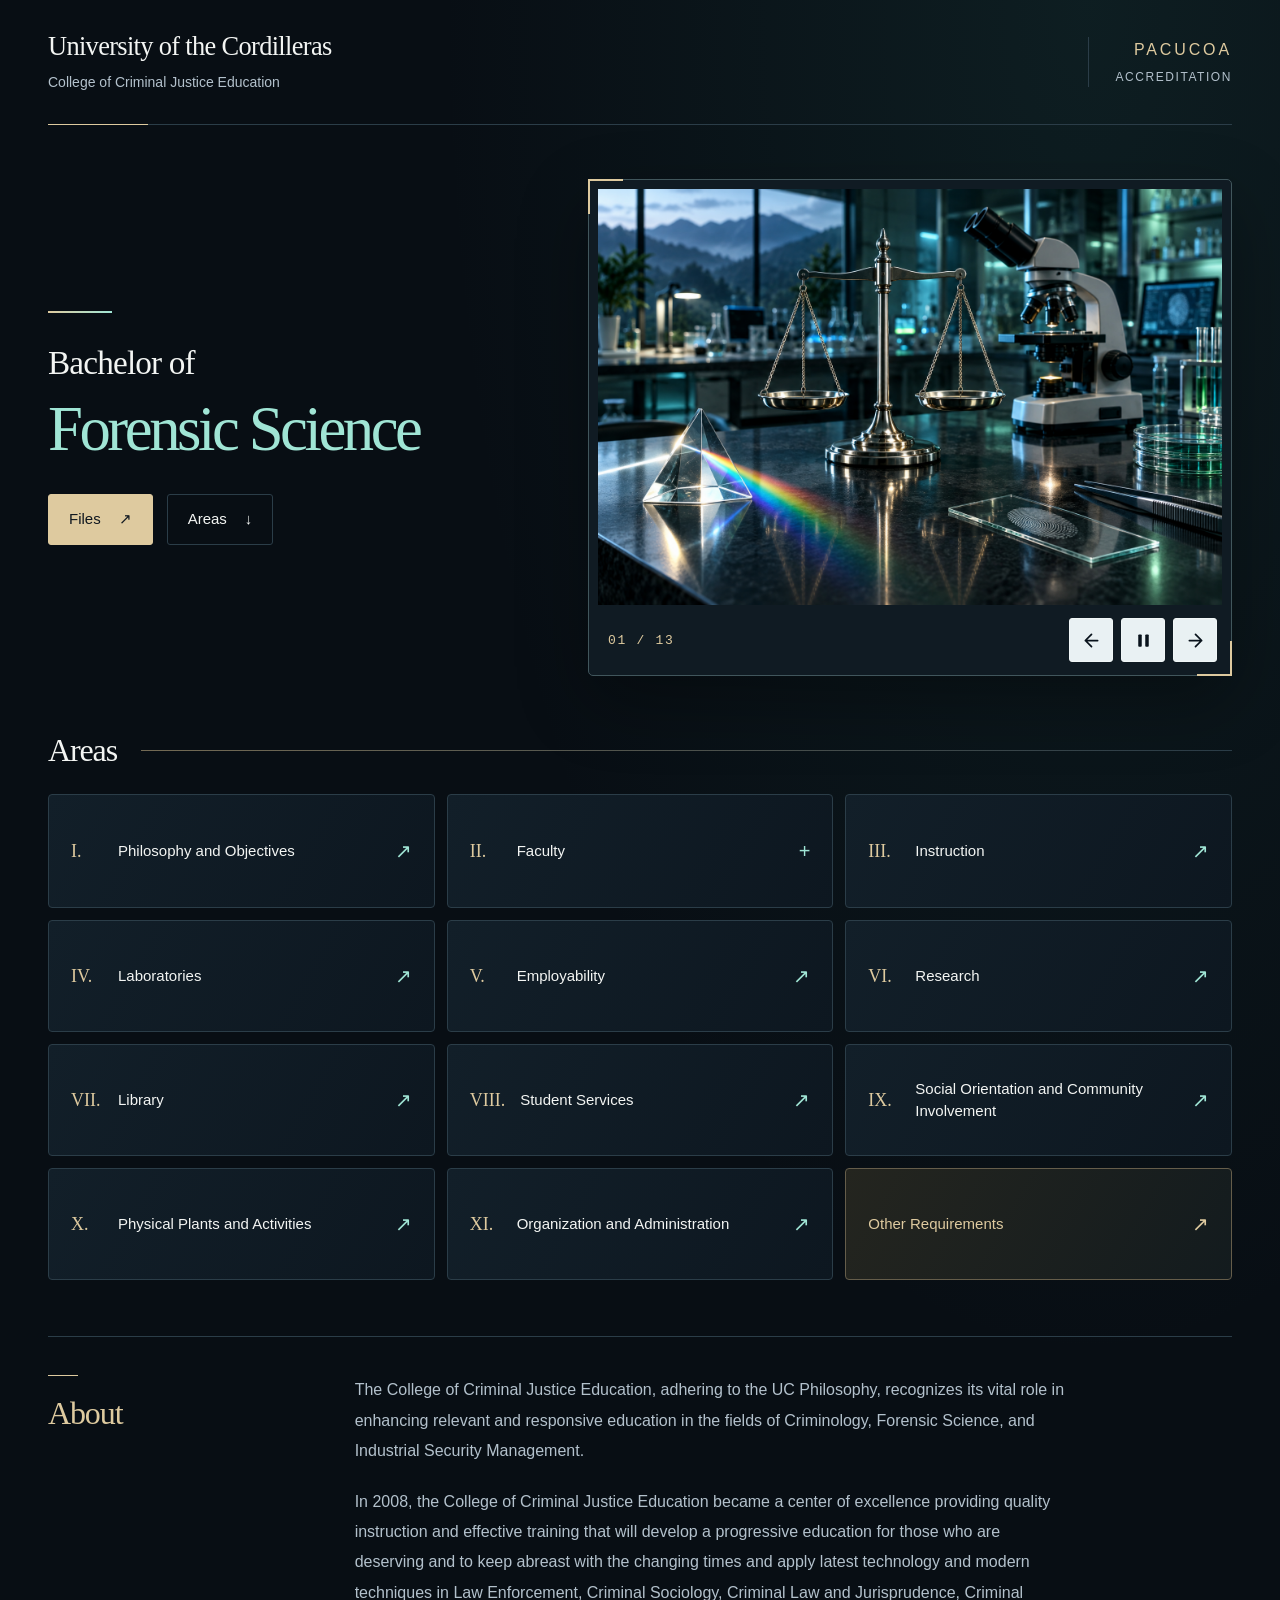
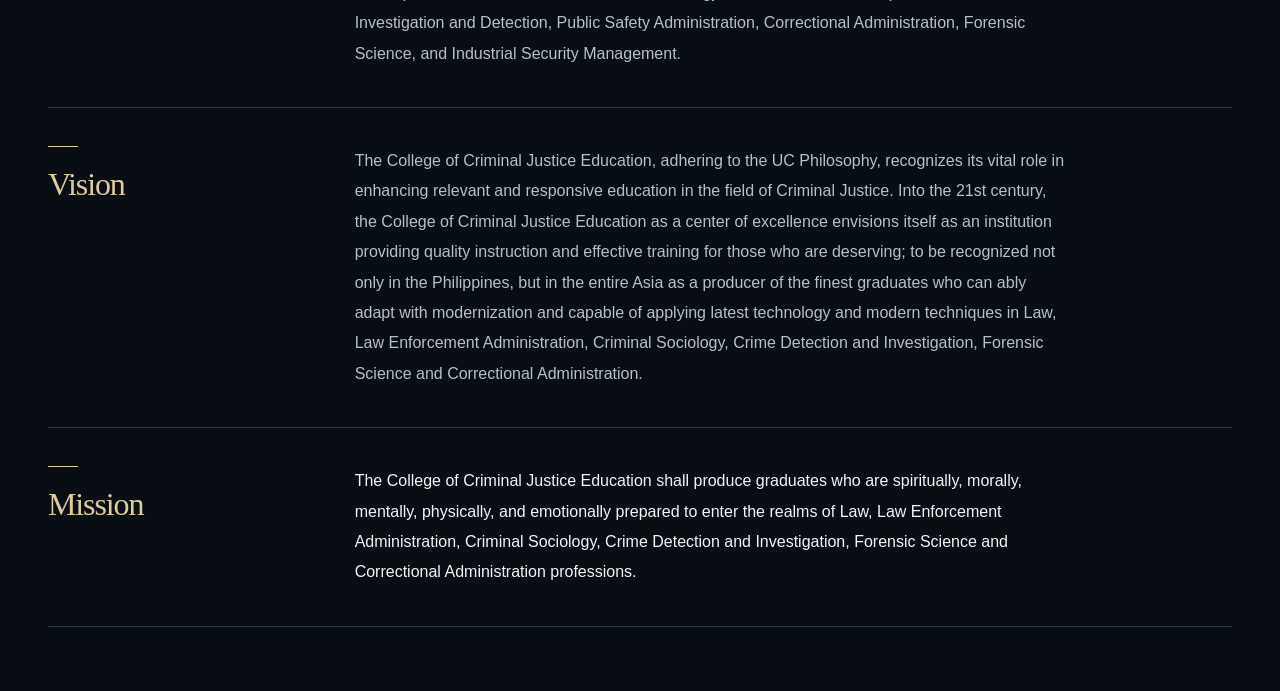
==== commit 3f8c7040: "Update index.html" ====
--- a/index.html
+++ b/index.html
@@ -3,23 +3,703 @@
 <head>
   <meta charset="UTF-8">
   <meta name="viewport" content="width=device-width, initial-scale=1">
+  <meta name="theme-color" content="#080e14">
 
   <title>Bachelor of Forensic Science | University of the Cordilleras</title>
 
-  <meta
-    name="description"
-    content="Bachelor of Forensic Science, College of Criminal Justice Education, University of the Cordilleras."
-  >
-
-  <meta name="theme-color" content="#080f17">
-
-  <link rel="preload" as="image" href="i_forensic001.jpg">
-  <link rel="stylesheet" href="styles.css">
-  <script src="script.js" defer></script>
+  <link rel="preload" as="image" href="i_forensic001.png">
+
+  <style>
+    :root {
+      color-scheme: dark;
+      --bg: #080e14;
+      --surface: #101b24;
+      --surface-hover: #172b34;
+      --text: #f3f5f3;
+      --muted: #b3c1cc;
+      --gold: #deca9f;
+      --mint: #a0e5d5;
+      --border: #2b3d48;
+      --serif: Georgia, "Times New Roman", serif;
+      --sans: Arial, Helvetica, sans-serif;
+    }
+
+    *,
+    *::before,
+    *::after {
+      box-sizing: border-box;
+    }
+
+    html {
+      background: var(--bg);
+      scroll-behavior: smooth;
+    }
+
+    body {
+      margin: 0;
+      color: var(--text);
+      background:
+        radial-gradient(
+          ellipse at 85% 0%,
+          rgba(42, 108, 101, .17),
+          transparent 42%
+        ),
+        var(--bg);
+      font: 1rem/1.65 var(--sans);
+      -webkit-font-smoothing: antialiased;
+    }
+
+    a {
+      color: inherit;
+      text-decoration: none;
+    }
+
+    button {
+      font: inherit;
+    }
+
+    button,
+    summary {
+      touch-action: manipulation;
+    }
+
+    a:focus-visible,
+    button:focus-visible,
+    summary:focus-visible {
+      outline: 3px solid var(--mint);
+      outline-offset: 5px;
+    }
+
+    ::selection {
+      color: var(--bg);
+      background: var(--mint);
+    }
+
+    img,
+    svg {
+      display: block;
+    }
+
+    img {
+      max-width: 100%;
+    }
+
+    svg {
+      flex-shrink: 0;
+    }
+
+    h1,
+    h2,
+    p {
+      margin-top: 0;
+    }
+
+    .container {
+      width: min(1320px, calc(100% - 96px));
+      margin-inline: auto;
+    }
+
+    /* University header */
+
+    .masthead {
+      position: relative;
+      display: flex;
+      align-items: center;
+      justify-content: space-between;
+      gap: 32px;
+      padding-block: 30px;
+      border-bottom: 1px solid var(--border);
+    }
+
+    .masthead::after {
+      content: "";
+      position: absolute;
+      left: 0;
+      bottom: -1px;
+      width: 100px;
+      height: 1px;
+      background: var(--gold);
+    }
+
+    .institution {
+      min-width: 0;
+    }
+
+    .institution a {
+      display: inline-block;
+      font: 1.65rem/1.25 var(--serif);
+      letter-spacing: -.025em;
+      transition: color .2s;
+    }
+
+    .institution a:hover {
+      color: var(--gold);
+    }
+
+    .institution span {
+      display: block;
+      margin-top: 8px;
+      color: var(--muted);
+      font-size: .875rem;
+    }
+
+    .accreditation {
+      flex-shrink: 0;
+      padding-left: 26px;
+      border-left: 1px solid var(--border);
+      color: var(--gold);
+      font-size: 1rem;
+      letter-spacing: .18em;
+      text-align: right;
+    }
+
+    .accreditation span {
+      display: block;
+      margin-top: 4px;
+      color: var(--muted);
+      font-size: .75rem;
+      letter-spacing: .13em;
+    }
+
+    /* Program introduction */
+
+    .hero {
+      display: grid;
+      grid-template-columns: minmax(0, .85fr) minmax(0, 1.15fr);
+      align-items: center;
+      gap: clamp(32px, 5vw, 76px);
+      padding-block: 54px;
+    }
+
+    .hero-copy {
+      position: relative;
+      padding-block: 24px;
+    }
+
+    .hero-copy::before {
+      content: "";
+      display: block;
+      width: 64px;
+      height: 2px;
+      margin-bottom: 28px;
+      background: linear-gradient(90deg, var(--gold), var(--mint));
+    }
+
+    h1 {
+      margin-bottom: 32px;
+      font-family: var(--serif);
+      font-size: clamp(2.7rem, 4.9vw, 4.8rem);
+      font-weight: 400;
+      line-height: 1.04;
+      letter-spacing: -.055em;
+    }
+
+    h1 .degree {
+      display: block;
+      margin-bottom: 12px;
+      color: var(--text);
+      font-size: .53em;
+      line-height: 1.3;
+      letter-spacing: -.025em;
+    }
+
+    h1 .discipline {
+      color: var(--mint);
+    }
+
+    .hero-links {
+      display: flex;
+      flex-wrap: wrap;
+      align-items: center;
+      gap: 14px;
+    }
+
+    .button-link {
+      display: inline-flex;
+      align-items: center;
+      justify-content: center;
+      gap: 18px;
+      min-height: 48px;
+      padding: 12px 20px;
+      border: 1px solid var(--gold);
+      border-radius: 3px;
+      color: #101820;
+      background: var(--gold);
+      font-size: .9375rem;
+      transition: background .2s, border-color .2s;
+    }
+
+    .button-link:hover {
+      border-color: #eee0bd;
+      background: #eee0bd;
+    }
+
+    .button-link.secondary {
+      border-color: var(--border);
+      color: var(--text);
+      background: transparent;
+    }
+
+    .button-link.secondary:hover {
+      border-color: var(--mint);
+      background: rgba(160, 229, 213, .06);
+    }
+
+    /* Slideshow */
+
+    .gallery {
+      position: relative;
+      min-width: 0;
+      padding: 9px;
+      border: 1px solid #41565c;
+      border-radius: 5px;
+      background: #101b23;
+      box-shadow: 0 25px 70px #0005;
+    }
+
+    .gallery::before,
+    .gallery::after {
+      content: "";
+      position: absolute;
+      z-index: 2;
+      width: 35px;
+      height: 35px;
+      pointer-events: none;
+    }
+
+    .gallery::before {
+      top: -1px;
+      left: -1px;
+      border-top: 2px solid var(--gold);
+      border-left: 2px solid var(--gold);
+    }
+
+    .gallery::after {
+      right: -1px;
+      bottom: -1px;
+      border-right: 2px solid var(--gold);
+      border-bottom: 2px solid var(--gold);
+    }
+
+    .slides {
+      aspect-ratio: 3 / 2;
+      overflow: hidden;
+      background: #071017;
+    }
+
+    .slides img {
+      width: 100%;
+      height: 100%;
+      object-fit: contain;
+    }
+
+    .gallery-controls {
+      display: flex;
+      align-items: center;
+      justify-content: space-between;
+      gap: 16px;
+      padding: 13px 5px 4px;
+    }
+
+    .counter {
+      padding-left: 5px;
+      color: var(--gold);
+      font: .8125rem/1.5 "Courier New", monospace;
+      letter-spacing: .13em;
+      white-space: nowrap;
+      font-variant-numeric: tabular-nums;
+    }
+
+    .gallery-buttons {
+      display: flex;
+      gap: 8px;
+    }
+
+    .slide-button {
+      display: inline-flex;
+      align-items: center;
+      justify-content: center;
+      width: 44px;
+      height: 44px;
+      padding: 0;
+      border: 1px solid #f0f6f6;
+      border-radius: 3px;
+      color: #08121b;
+      background: #e9f1f3;
+      cursor: pointer;
+      transition: background .2s, border-color .2s;
+    }
+
+    .slide-button:hover {
+      border-color: var(--mint);
+      background: var(--mint);
+    }
+
+    .slide-button svg {
+      width: 21px;
+      height: 21px;
+    }
+
+    /* Accreditation areas */
+
+    .areas {
+      padding-bottom: 56px;
+      scroll-margin-top: 24px;
+    }
+
+    .section-heading {
+      display: flex;
+      align-items: center;
+      gap: 24px;
+      margin-bottom: 24px;
+    }
+
+    .section-heading::after {
+      content: "";
+      flex: 1;
+      height: 1px;
+      background: linear-gradient(90deg, #736a54, var(--border));
+    }
+
+    h2 {
+      margin-bottom: 0;
+      font: 400 2rem/1.25 var(--serif);
+      letter-spacing: -.035em;
+    }
+
+    .area-grid {
+      display: grid;
+      grid-template-columns: repeat(3, minmax(0, 1fr));
+      align-items: start;
+      gap: 12px;
+    }
+
+    .area,
+    .faculty {
+      position: relative;
+      min-width: 0;
+      border: 1px solid var(--border);
+      border-radius: 4px;
+      background: linear-gradient(120deg, #121f29, #0d1720);
+      transition: border-color .2s, background .2s;
+    }
+
+    .area,
+    .faculty summary {
+      display: flex;
+      align-items: center;
+      gap: 15px;
+      min-height: 112px;
+      padding: 22px;
+      font-size: .9375rem;
+      line-height: 1.5;
+    }
+
+    .area {
+      height: 100%;
+    }
+
+    .area::before {
+      content: "";
+      position: absolute;
+      top: 22px;
+      bottom: 22px;
+      left: -1px;
+      width: 2px;
+      background: var(--mint);
+      opacity: 0;
+      transition: opacity .2s;
+    }
+
+    .area:hover,
+    .faculty:hover,
+    .faculty[open] {
+      border-color: #62868a;
+      background: var(--surface-hover);
+    }
+
+    .area:hover::before {
+      opacity: 1;
+    }
+
+    .number {
+      flex-shrink: 0;
+      min-width: 32px;
+      color: var(--gold);
+      font: 1.125rem/1.5 var(--serif);
+    }
+
+    .area-title {
+      min-width: 0;
+      overflow-wrap: break-word;
+    }
+
+    .arrow,
+    .chevron {
+      flex-shrink: 0;
+      margin-left: auto;
+      color: var(--mint);
+      font-size: 1.25rem;
+      transition: transform .2s;
+    }
+
+    .area:hover .arrow {
+      transform: translate(2px, -2px);
+    }
+
+    .faculty summary {
+      list-style: none;
+      cursor: pointer;
+    }
+
+    .faculty summary::-webkit-details-marker {
+      display: none;
+    }
+
+    .faculty summary::marker {
+      content: "";
+    }
+
+    .faculty[open] .chevron {
+      transform: rotate(45deg);
+    }
+
+    .faculty-links {
+      padding: 0 22px 12px;
+    }
+
+    .faculty-links a {
+      display: flex;
+      align-items: center;
+      gap: 16px;
+      padding-block: 15px;
+      border-top: 1px solid #36505a;
+      color: var(--muted);
+      font-size: .875rem;
+      line-height: 1.6;
+    }
+
+    .faculty-links a:hover {
+      color: var(--mint);
+    }
+
+    .other {
+      color: var(--gold);
+      border-color: #655d4a;
+      background: linear-gradient(120deg, #24251f, #131b1e);
+    }
+
+    .other .arrow {
+      color: var(--gold);
+    }
+
+    /* College information */
+
+    .college-information {
+      padding-bottom: 64px;
+    }
+
+    .information-section {
+      display: grid;
+      grid-template-columns: minmax(140px, .65fr) minmax(0, 2.35fr);
+      gap: clamp(28px, 5vw, 76px);
+      padding-block: 38px;
+      border-top: 1px solid var(--border);
+    }
+
+    .information-section h2 {
+      position: relative;
+      padding-top: 18px;
+      color: var(--gold);
+    }
+
+    .information-section h2::before {
+      content: "";
+      position: absolute;
+      top: 0;
+      left: 0;
+      width: 30px;
+      height: 1px;
+      background: var(--gold);
+    }
+
+    .information-content {
+      min-width: 0;
+      max-width: 80ch;
+    }
+
+    .information-content p {
+      margin-bottom: 20px;
+      color: var(--muted);
+      font-size: 1rem;
+      line-height: 1.9;
+    }
+
+    .information-content p:last-child {
+      margin-bottom: 0;
+    }
+
+    .mission {
+      border-bottom: 1px solid var(--border);
+    }
+
+    .mission p {
+      color: var(--text);
+    }
+
+    /* Responsive layout */
+
+    @media (max-width: 1100px) {
+      .container {
+        width: calc(100% - 64px);
+      }
+
+      .hero {
+        gap: 32px;
+      }
+
+      .area,
+      .faculty summary {
+        padding: 19px;
+      }
+    }
+
+    @media (max-width: 900px) {
+      .hero {
+        grid-template-columns: 1fr;
+        gap: 28px;
+        padding-block: 36px;
+      }
+
+      .hero-copy {
+        padding-block: 0;
+      }
+
+      .hero-copy::before {
+        margin-bottom: 20px;
+      }
+
+      h1 {
+        font-size: clamp(3rem, 7vw, 4.25rem);
+        margin-bottom: 24px;
+      }
+
+      .gallery {
+        width: 100%;
+        max-width: 720px;
+        justify-self: center;
+      }
+
+      .area-grid {
+        grid-template-columns: repeat(2, minmax(0, 1fr));
+      }
+
+      .information-section {
+        grid-template-columns: 150px minmax(0, 1fr);
+        gap: 28px;
+      }
+    }
+
+    @media (max-width: 600px) {
+      .container {
+        width: calc(100% - 40px);
+      }
+
+      .masthead {
+        flex-direction: column;
+        align-items: flex-start;
+        gap: 18px;
+        padding-block: 24px;
+      }
+
+      .institution a {
+        font-size: 1.5rem;
+      }
+
+      .accreditation {
+        display: flex;
+        flex-wrap: wrap;
+        align-items: center;
+        gap: 10px;
+        padding-left: 0;
+        border-left: 0;
+        font-size: .875rem;
+        text-align: left;
+      }
+
+      .accreditation span {
+        margin-top: 0;
+      }
+
+      h1 {
+        font-size: clamp(2.7rem, 10vw, 3.8rem);
+      }
+
+      .gallery {
+        padding: 6px;
+      }
+
+      .gallery-controls {
+        gap: 10px;
+        padding-top: 10px;
+      }
+
+      .gallery-buttons {
+        gap: 6px;
+      }
+
+      .area-grid {
+        grid-template-columns: 1fr;
+        gap: 10px;
+      }
+
+      .area,
+      .faculty summary {
+        min-height: 88px;
+        padding: 20px 18px;
+        font-size: 1rem;
+      }
+
+      .faculty-links {
+        padding-inline: 18px;
+      }
+
+      .areas {
+        padding-bottom: 36px;
+      }
+
+      .information-section {
+        grid-template-columns: 1fr;
+        gap: 22px;
+        padding-block: 30px;
+      }
+
+      .information-section h2 {
+        font-size: 1.8rem;
+      }
+
+      .college-information {
+        padding-bottom: 40px;
+      }
+    }
+
+    @media (prefers-reduced-motion: reduce) {
+      html {
+        scroll-behavior: auto;
+      }
+
+      *,
+      *::before,
+      *::after {
+        animation: none !important;
+        transition: none !important;
+      }
+    }
+  </style>
 </head>
 
 <body>
-  <header class="masthead">
+  <header class="masthead container">
     <div class="institution">
       <a
         href="https://www.uc-bcf.edu.ph/"
@@ -28,7 +708,6 @@
       >
         University of the Cordilleras
       </a>
-
       <span>College of Criminal Justice Education</span>
     </div>
 
@@ -38,14 +717,30 @@
     </div>
   </header>
 
-  <main id="main-content">
-
-    <!-- Program and slideshow -->
-    <section class="program" aria-labelledby="program-title">
-      <div class="program-heading">
+  <main class="container">
+    <section class="hero" aria-labelledby="program-title">
+      <div class="hero-copy">
         <h1 id="program-title">
-          Bachelor of <span>Forensic Science</span>
+          <span class="degree">Bachelor of</span>
+          <span class="discipline">Forensic Science</span>
         </h1>
+
+        <div class="hero-links">
+          <a
+            class="button-link"
+            href="https://drive.google.com/drive/folders/1-vpyh6zsqIkl7HnbLeu8c6TAStosmC72"
+            target="_blank"
+            rel="noopener noreferrer"
+          >
+            Files
+            <span aria-hidden="true">↗</span>
+          </a>
+
+          <a class="button-link secondary" href="#areas">
+            Areas
+            <span aria-hidden="true">↓</span>
+          </a>
+        </div>
       </div>
 
       <div
@@ -56,7 +751,7 @@
       >
         <div class="slides" id="slideshow">
           <img
-            src="i_forensic001.jpg"
+            src="i_forensic001.png"
             width="1200"
             height="800"
             alt=""
@@ -66,19 +761,17 @@
         </div>
 
         <div class="gallery-controls">
-          <span id="counter" aria-live="off">01 / 13</span>
+          <span class="counter" id="counter">01 / 13</span>
 
           <div class="gallery-buttons">
             <button
-              type="button"
               class="slide-button"
               id="prev"
+              type="button"
               aria-label="Previous image"
               aria-controls="slideshow"
             >
               <svg
-                width="24"
-                height="24"
                 viewBox="0 0 24 24"
                 fill="none"
                 stroke="currentColor"
@@ -86,43 +779,32 @@
                 stroke-linecap="round"
                 stroke-linejoin="round"
                 aria-hidden="true"
-                focusable="false"
               >
-                <path d="M19 12H5"></path>
-                <path d="m12 19-7-7 7-7"></path>
+                <path d="M19 12H5m7 7-7-7 7-7"></path>
               </svg>
             </button>
 
             <button
-              type="button"
               class="slide-button"
               id="pause"
+              type="button"
               aria-label="Pause slideshow"
               aria-controls="slideshow"
             >
-              <svg
-                width="24"
-                height="24"
-                viewBox="0 0 24 24"
-                fill="currentColor"
-                aria-hidden="true"
-                focusable="false"
-              >
+              <svg viewBox="0 0 24 24" fill="currentColor" aria-hidden="true">
                 <rect x="6" y="5" width="4" height="14" rx="1"></rect>
                 <rect x="14" y="5" width="4" height="14" rx="1"></rect>
               </svg>
             </button>
 
             <button
-              type="button"
               class="slide-button"
               id="next"
+              type="button"
               aria-label="Next image"
               aria-controls="slideshow"
             >
               <svg
-                width="24"
-                height="24"
                 viewBox="0 0 24 24"
                 fill="none"
                 stroke="currentColor"
@@ -130,10 +812,8 @@
                 stroke-linecap="round"
                 stroke-linejoin="round"
                 aria-hidden="true"
-                focusable="false"
               >
-                <path d="M5 12h14"></path>
-                <path d="m12 5 7 7-7 7"></path>
+                <path d="M5 12h14m-7-7 7 7-7 7"></path>
               </svg>
             </button>
           </div>
@@ -141,54 +821,18 @@
       </div>
     </section>
 
-    <!-- Accreditation areas and master folder -->
-    <section class="areas" aria-labelledby="areas-heading">
+    <section class="areas" id="areas" aria-labelledby="areas-heading">
       <div class="section-heading">
         <h2 id="areas-heading">Areas</h2>
-
-        <a
-          class="master-folder"
-          href="https://drive.google.com/drive/folders/1-vpyh6zsqIkl7HnbLeu8c6TAStosmC72"
-          target="_blank"
-          rel="noopener noreferrer"
-        >
-          <svg
-            width="20"
-            height="20"
-            viewBox="0 0 24 24"
-            fill="none"
-            stroke="currentColor"
-            stroke-width="1.7"
-            stroke-linecap="round"
-            stroke-linejoin="round"
-            aria-hidden="true"
-            focusable="false"
-          >
-            <path
-              d="M3 7V5a2 2 0 0 1 2-2h5l2 3h7a2 2 0 0 1 2 2v11a2 2 0 0 1-2 2H5a2 2 0 0 1-2-2V7Z"
-            ></path>
-          </svg>
-
-          <span>Files</span>
-          <span aria-hidden="true">↗</span>
-        </a>
       </div>
 
       <div class="area-grid">
-
-        <!-- I -->
-        <a
-          class="area"
-          href="https://drive.google.com/drive/folders/1kKwGcC-5B6REB4LoaYxjLMPZZx3E_pHQ"
-          target="_blank"
-          rel="noopener noreferrer"
-        >
+        <a class="area" href="https://drive.google.com/drive/folders/1kKwGcC-5B6REB4LoaYxjLMPZZx3E_pHQ" target="_blank" rel="noopener noreferrer">
           <span class="number">I.</span>
           <span class="area-title">Philosophy and Objectives</span>
           <span class="arrow" aria-hidden="true">↗</span>
         </a>
 
-        <!-- II -->
         <details class="faculty">
           <summary>
             <span class="number">II.</span>
@@ -197,202 +841,107 @@
           </summary>
 
           <div class="faculty-links">
-            <a
-              href="https://drive.google.com/drive/folders/1-ChPZwt885qvB_VY8wixwsfvRQR7hq9i"
-              target="_blank"
-              rel="noopener noreferrer"
-            >
+            <a href="https://drive.google.com/drive/folders/1-ChPZwt885qvB_VY8wixwsfvRQR7hq9i" target="_blank" rel="noopener noreferrer">
               <span>Academic Qualification</span>
               <span class="arrow" aria-hidden="true">↗</span>
             </a>
 
-            <a
-              href="https://drive.google.com/drive/folders/142GKWBX4dXC4EEKZv7KN4w794cWxQSB2"
-              target="_blank"
-              rel="noopener noreferrer"
-            >
+            <a href="https://drive.google.com/drive/folders/142GKWBX4dXC4EEKZv7KN4w794cWxQSB2" target="_blank" rel="noopener noreferrer">
               <span>Community Involvement</span>
               <span class="arrow" aria-hidden="true">↗</span>
             </a>
 
-            <a
-              href="https://drive.google.com/drive/folders/1fKE0SPPiIuWjfOX_pwrC0cEIEkfUOeup"
-              target="_blank"
-              rel="noopener noreferrer"
-            >
+            <a href="https://drive.google.com/drive/folders/1fKE0SPPiIuWjfOX_pwrC0cEIEkfUOeup" target="_blank" rel="noopener noreferrer">
               <span>Desired Outcomes and Suggested Evidence</span>
               <span class="arrow" aria-hidden="true">↗</span>
             </a>
 
-            <a
-              href="https://drive.google.com/drive/folders/1Ay5u_84ukCKyAc4fXmE4P5adCcdtU0Nr"
-              target="_blank"
-              rel="noopener noreferrer"
-            >
+            <a href="https://drive.google.com/drive/folders/1Ay5u_84ukCKyAc4fXmE4P5adCcdtU0Nr" target="_blank" rel="noopener noreferrer">
               <span>Faculty Development</span>
               <span class="arrow" aria-hidden="true">↗</span>
             </a>
 
-            <a
-              href="https://drive.google.com/drive/folders/1HWo1hkFIbdyMplKR_yvTh4dPS_vNahPO"
-              target="_blank"
-              rel="noopener noreferrer"
-            >
+            <a href="https://drive.google.com/drive/folders/1HWo1hkFIbdyMplKR_yvTh4dPS_vNahPO" target="_blank" rel="noopener noreferrer">
               <span>Professional Performance</span>
               <span class="arrow" aria-hidden="true">↗</span>
             </a>
 
-            <a
-              href="https://drive.google.com/drive/folders/1rVAJhBq_7uGkY7lmEnPj6itxrOZyBvgb"
-              target="_blank"
-              rel="noopener noreferrer"
-            >
+            <a href="https://drive.google.com/drive/folders/1rVAJhBq_7uGkY7lmEnPj6itxrOZyBvgb" target="_blank" rel="noopener noreferrer">
               <span>Rank, Tenure, Remuneration, and Fringe Benefits</span>
               <span class="arrow" aria-hidden="true">↗</span>
             </a>
 
-            <a
-              href="https://drive.google.com/drive/folders/1VWUMxnRwf2x5TxlAGYPoNlBjO5CsrQZ_"
-              target="_blank"
-              rel="noopener noreferrer"
-            >
+            <a href="https://drive.google.com/drive/folders/1VWUMxnRwf2x5TxlAGYPoNlBjO5CsrQZ_" target="_blank" rel="noopener noreferrer">
               <span>Teaching Assignment</span>
               <span class="arrow" aria-hidden="true">↗</span>
             </a>
           </div>
         </details>
 
-        <!-- III -->
-        <a
-          class="area"
-          href="https://drive.google.com/drive/folders/1QXVIItSgYWip2CFm4aCSuvy_9nXcozSk"
-          target="_blank"
-          rel="noopener noreferrer"
-        >
+        <a class="area" href="https://drive.google.com/drive/folders/1QXVIItSgYWip2CFm4aCSuvy_9nXcozSk" target="_blank" rel="noopener noreferrer">
           <span class="number">III.</span>
           <span class="area-title">Instruction</span>
           <span class="arrow" aria-hidden="true">↗</span>
         </a>
 
-        <!-- IV -->
-        <a
-          class="area"
-          href="https://drive.google.com/drive/folders/1NdVzhNR0BWTgoQgTdDupgI4bKI90FB-G"
-          target="_blank"
-          rel="noopener noreferrer"
-        >
+        <a class="area" href="https://drive.google.com/drive/folders/1NdVzhNR0BWTgoQgTdDupgI4bKI90FB-G" target="_blank" rel="noopener noreferrer">
           <span class="number">IV.</span>
           <span class="area-title">Laboratories</span>
           <span class="arrow" aria-hidden="true">↗</span>
         </a>
 
-        <!-- V -->
-        <a
-          class="area"
-          href="https://drive.google.com/drive/folders/1Xl7xSFQWt2CUpMivOa_8-OOM4C769ueN"
-          target="_blank"
-          rel="noopener noreferrer"
-        >
+        <a class="area" href="https://drive.google.com/drive/folders/1Xl7xSFQWt2CUpMivOa_8-OOM4C769ueN" target="_blank" rel="noopener noreferrer">
           <span class="number">V.</span>
           <span class="area-title">Employability</span>
           <span class="arrow" aria-hidden="true">↗</span>
         </a>
 
-        <!-- VI -->
-        <a
-          class="area"
-          href="https://drive.google.com/drive/folders/1LlXc7vHFv22FuLsHIOUkj178nd2TCDqL"
-          target="_blank"
-          rel="noopener noreferrer"
-        >
+        <a class="area" href="https://drive.google.com/drive/folders/1LlXc7vHFv22FuLsHIOUkj178nd2TCDqL" target="_blank" rel="noopener noreferrer">
           <span class="number">VI.</span>
           <span class="area-title">Research</span>
           <span class="arrow" aria-hidden="true">↗</span>
         </a>
 
-        <!-- VII -->
-        <a
-          class="area"
-          href="https://drive.google.com/drive/folders/11i-4QNZPXgaYv-f49md17dU8opSpyFtD"
-          target="_blank"
-          rel="noopener noreferrer"
-        >
+        <a class="area" href="https://drive.google.com/drive/folders/11i-4QNZPXgaYv-f49md17dU8opSpyFtD" target="_blank" rel="noopener noreferrer">
           <span class="number">VII.</span>
           <span class="area-title">Library</span>
           <span class="arrow" aria-hidden="true">↗</span>
         </a>
 
-        <!-- VIII -->
-        <a
-          class="area"
-          href="https://drive.google.com/drive/folders/1ejZ1vILky-HjHn4Wd0EMZ13J3h1T41Bx"
-          target="_blank"
-          rel="noopener noreferrer"
-        >
+        <a class="area" href="https://drive.google.com/drive/folders/1ejZ1vILky-HjHn4Wd0EMZ13J3h1T41Bx" target="_blank" rel="noopener noreferrer">
           <span class="number">VIII.</span>
           <span class="area-title">Student Services</span>
           <span class="arrow" aria-hidden="true">↗</span>
         </a>
 
-        <!-- IX -->
-        <a
-          class="area"
-          href="https://drive.google.com/drive/folders/1eTS3R-bgia_B653Fj993m6rtpLHycY2J"
-          target="_blank"
-          rel="noopener noreferrer"
-        >
+        <a class="area" href="https://drive.google.com/drive/folders/1eTS3R-bgia_B653Fj993m6rtpLHycY2J" target="_blank" rel="noopener noreferrer">
           <span class="number">IX.</span>
-          <span class="area-title">
-            Social Orientation and Community Involvement
-          </span>
+          <span class="area-title">Social Orientation and Community Involvement</span>
           <span class="arrow" aria-hidden="true">↗</span>
         </a>
 
-        <!-- X -->
-        <a
-          class="area"
-          href="https://drive.google.com/drive/folders/1tkxky1F37wzQUY0rflVGexFcL3TP04ZH"
-          target="_blank"
-          rel="noopener noreferrer"
-        >
+        <a class="area" href="https://drive.google.com/drive/folders/1tkxky1F37wzQUY0rflVGexFcL3TP04ZH" target="_blank" rel="noopener noreferrer">
           <span class="number">X.</span>
           <span class="area-title">Physical Plants and Activities</span>
           <span class="arrow" aria-hidden="true">↗</span>
         </a>
 
-        <!-- XI -->
-        <a
-          class="area"
-          href="https://drive.google.com/drive/folders/1xD9hyUtJIA7eDljj1-EQPjvwqZBM1cv-"
-          target="_blank"
-          rel="noopener noreferrer"
-        >
+        <a class="area" href="https://drive.google.com/drive/folders/1xD9hyUtJIA7eDljj1-EQPjvwqZBM1cv-" target="_blank" rel="noopener noreferrer">
           <span class="number">XI.</span>
           <span class="area-title">Organization and Administration</span>
           <span class="arrow" aria-hidden="true">↗</span>
         </a>
 
-        <!-- Other Requirements -->
-        <a
-          class="area other"
-          href="https://drive.google.com/drive/folders/1oDBEq_L1-xySw5nE80YYy9xwEB2ez1EG"
-          target="_blank"
-          rel="noopener noreferrer"
-        >
+        <a class="area other" href="https://drive.google.com/drive/folders/1oDBEq_L1-xySw5nE80YYy9xwEB2ez1EG" target="_blank" rel="noopener noreferrer">
           <span class="area-title">Other Requirements</span>
           <span class="arrow" aria-hidden="true">↗</span>
         </a>
-
       </div>
     </section>
 
-    <!-- College information -->
     <div class="college-information">
-
-      <section class="information-section about" aria-labelledby="about-heading">
-        <div class="information-heading">
-          <h2 id="about-heading">About</h2>
-        </div>
+      <section class="information-section" aria-labelledby="about-heading">
+        <h2 id="about-heading">About</h2>
 
         <div class="information-content">
           <p>The College of Criminal Justice Education, adhering to the UC Philosophy, recognizes its vital role in enhancing relevant and responsive education in the fields of Criminology, Forensic Science, and Industrial Security Management.</p>
@@ -401,10 +950,8 @@
         </div>
       </section>
 
-      <section class="information-section vision" aria-labelledby="vision-heading">
-        <div class="information-heading">
-          <h2 id="vision-heading">Vision</h2>
-        </div>
+      <section class="information-section" aria-labelledby="vision-heading">
+        <h2 id="vision-heading">Vision</h2>
 
         <div class="information-content">
           <p>The College of Criminal Justice Education, adhering to the UC Philosophy, recognizes its vital role in enhancing relevant and responsive education in the field of Criminal Justice. Into the 21st century, the College of Criminal Justice Education as a center of excellence envisions itself as an institution providing quality instruction and effective training for those who are deserving; to be recognized not only in the Philippines, but in the entire Asia as a producer of the finest graduates who can ably adapt with modernization and capable of applying latest technology and modern techniques in Law, Law Enforcement Administration, Criminal Sociology, Crime Detection and Investigation, Forensic Science and Correctional Administration.</p>
@@ -412,16 +959,200 @@
       </section>
 
       <section class="information-section mission" aria-labelledby="mission-heading">
-        <div class="information-heading">
-          <h2 id="mission-heading">Mission</h2>
-        </div>
+        <h2 id="mission-heading">Mission</h2>
 
         <div class="information-content">
           <p>The College of Criminal Justice Education shall produce graduates who are spiritually, morally, mentally, physically, and emotionally prepared to enter the realms of Law, Law Enforcement Administration, Criminal Sociology, Crime Detection and Investigation, Forensic Science and Correctional Administration professions.</p>
         </div>
       </section>
-
     </div>
   </main>
+
+  <script>
+    "use strict";
+
+    (() => {
+      const gallery = document.querySelector(".gallery");
+      const slides = document.getElementById("slideshow");
+      const counter = document.getElementById("counter");
+      const previous = document.getElementById("prev");
+      const next = document.getElementById("next");
+      const pause = document.getElementById("pause");
+
+      const total = 13;
+      const interval = 6500;
+      const reducedMotion = matchMedia("(prefers-reduced-motion: reduce)");
+      const cache = new Map();
+
+      let current = 0;
+      let timer;
+      let playing = !reducedMotion.matches;
+      let hovered = false;
+      let request = 0;
+
+      const pauseIcon = `
+        <svg viewBox="0 0 24 24" fill="currentColor" aria-hidden="true">
+          <rect x="6" y="5" width="4" height="14" rx="1"></rect>
+          <rect x="14" y="5" width="4" height="14" rx="1"></rect>
+        </svg>
+      `;
+
+      const playIcon = `
+        <svg viewBox="0 0 24 24" fill="currentColor" aria-hidden="true">
+          <path d="M8 5v14l11-7z"></path>
+        </svg>
+      `;
+
+      function stop() {
+        clearTimeout(timer);
+      }
+
+      function schedule() {
+        stop();
+
+        if (
+          playing &&
+          !hovered &&
+          !document.hidden &&
+          !gallery.contains(document.activeElement)
+        ) {
+          timer = setTimeout(() => navigate(1), interval);
+        }
+      }
+
+      function updateButton() {
+        pause.innerHTML = playing ? pauseIcon : playIcon;
+        pause.setAttribute(
+          "aria-label",
+          playing ? "Pause slideshow" : "Play slideshow"
+        );
+      }
+
+      function loadImage(index) {
+        if (cache.has(index)) return cache.get(index);
+
+        const promise = new Promise(resolve => {
+          const image = new Image(1200, 800);
+
+          image.alt = "";
+          image.draggable = false;
+          image.decoding = "async";
+
+          image.onload = () => resolve(image);
+          image.onerror = () => resolve(null);
+
+          image.src =
+            `i_forensic${String(index + 1).padStart(3, "0")}.png`;
+        });
+
+        cache.set(index, promise);
+        return promise;
+      }
+
+      async function navigate(direction) {
+        stop();
+
+        const token = ++request;
+        const start = current;
+
+        for (let step = 1; step < total; step++) {
+          const index = (start + direction * step + total) % total;
+          const image = await loadImage(index);
+
+          if (token !== request) return;
+          if (!image) continue;
+
+          slides.replaceChildren(image);
+          current = index;
+
+          counter.textContent =
+            `${String(current + 1).padStart(2, "0")} / ${total}`;
+
+          void loadImage((current + 1) % total);
+          schedule();
+          return;
+        }
+
+        schedule();
+      }
+
+      previous.addEventListener("click", () => navigate(-1));
+      next.addEventListener("click", () => navigate(1));
+
+      pause.addEventListener("click", () => {
+        playing = !playing;
+        updateButton();
+        schedule();
+      });
+
+      gallery.addEventListener("pointerenter", event => {
+        if (event.pointerType !== "mouse") return;
+        hovered = true;
+        stop();
+      });
+
+      gallery.addEventListener("pointerleave", event => {
+        if (event.pointerType !== "mouse") return;
+        hovered = false;
+        schedule();
+      });
+
+      gallery.addEventListener("focusin", stop);
+
+      gallery.addEventListener("focusout", event => {
+        if (!gallery.contains(event.relatedTarget)) {
+          setTimeout(schedule, 0);
+        }
+      });
+
+      gallery.addEventListener("keydown", event => {
+        if (event.altKey || event.ctrlKey || event.metaKey) return;
+
+        if (event.key === "ArrowLeft") {
+          event.preventDefault();
+          void navigate(-1);
+        } else if (event.key === "ArrowRight") {
+          event.preventDefault();
+          void navigate(1);
+        }
+      });
+
+      document.addEventListener("visibilitychange", schedule);
+
+      reducedMotion.addEventListener("change", event => {
+        playing = !event.matches;
+        updateButton();
+        schedule();
+      });
+
+      // Preserve the first image already rendered by the HTML.
+      const firstImage = slides.querySelector("img");
+      firstImage.draggable = false;
+
+      function firstReady() {
+        cache.set(0, Promise.resolve(firstImage));
+        schedule();
+      }
+
+      function firstFailed() {
+        cache.set(0, Promise.resolve(null));
+        if (current === 0) void navigate(1);
+      }
+
+      if (firstImage.complete) {
+        if (firstImage.naturalWidth) firstReady();
+        else firstFailed();
+      } else {
+        firstImage.addEventListener("load", firstReady, { once: true });
+        firstImage.addEventListener("error", firstFailed, { once: true });
+      }
+
+      for (let index = 1; index < total; index++) {
+        void loadImage(index);
+      }
+
+      updateButton();
+    })();
+  </script>
 </body>
 </html>
